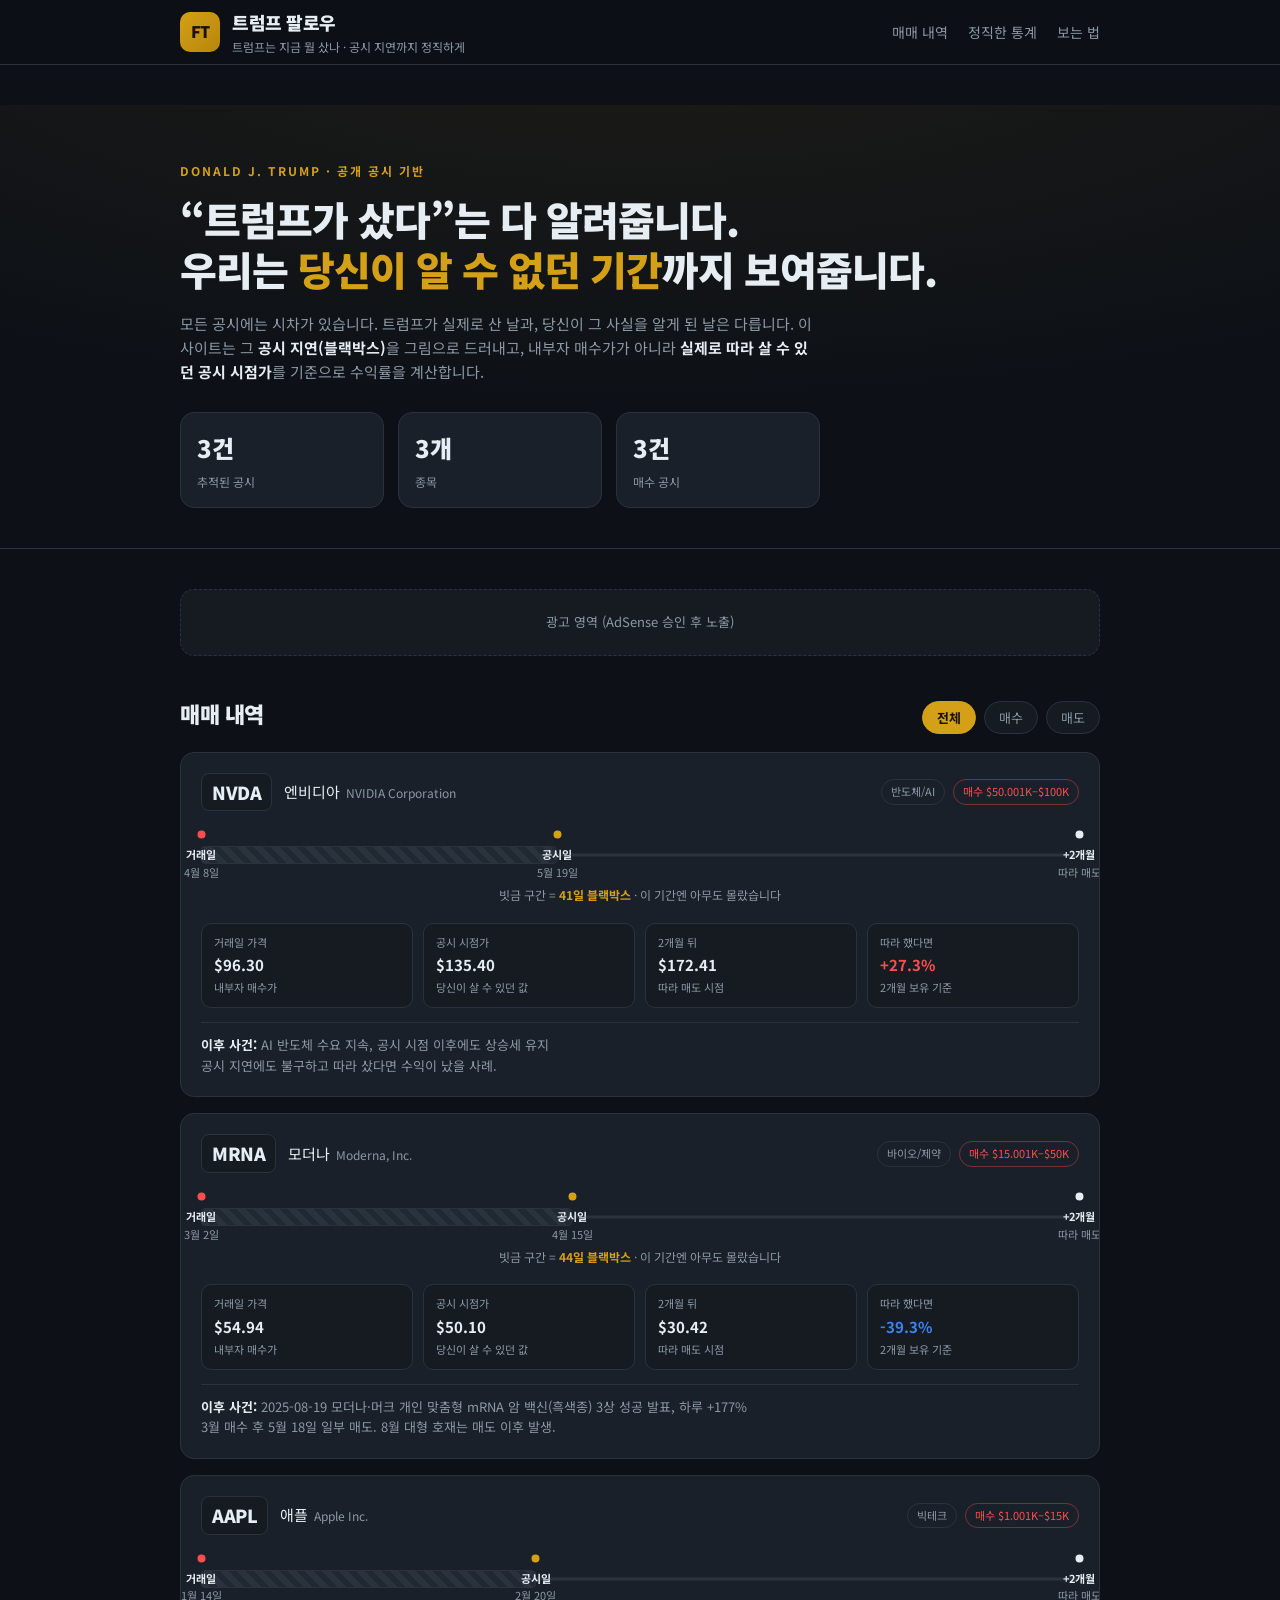
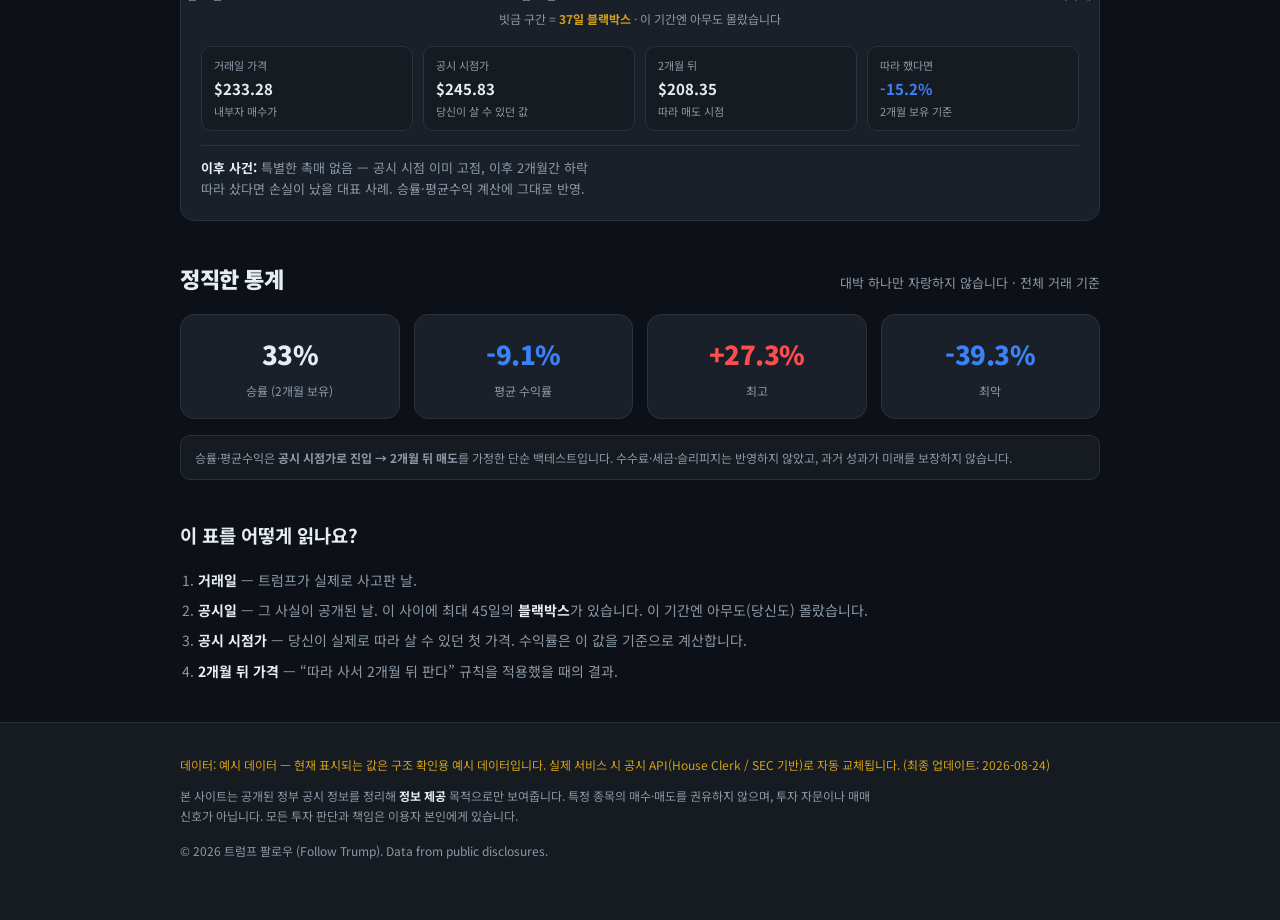
==== index.html @ b7ec02f1 "feat: 트럼프 매매 트래커 초기 사이트 (공시 지연 시각화 + 정직한 수익률) - 트럼프 단독 대상, 한국어 정적 사이트 - 공시 지연(블랙박스) 타임라인: 거래일→공시일 시차" ====
<!DOCTYPE html>
<html lang="ko">
<head>
  <meta charset="UTF-8" />
  <meta name="viewport" content="width=device-width, initial-scale=1.0" />
  <title>트럼프 팔로우 — 트럼프는 지금 뭘 샀나 | 공시 지연까지 정직하게</title>
  <meta name="description" content="도널드 트럼프의 주식 매매 공시를 한국어로 추적합니다. 남들이 안 보여주는 '공시 지연(당신이 알 수 없던 기간)'과, 실제로 따라 살 수 있던 공시 시점가 기준의 정직한 수익률을 보여줍니다." />
  <meta property="og:title" content="트럼프 팔로우 — 트럼프는 지금 뭘 샀나" />
  <meta property="og:description" content="공시 지연과 정직한 수익률까지 보여주는 한국어 트럼프 매매 트래커" />
  <meta property="og:type" content="website" />
  <link rel="preconnect" href="https://fonts.googleapis.com" />
  <link rel="preconnect" href="https://fonts.gstatic.com" crossorigin />
  <link href="https://fonts.googleapis.com/css2?family=Noto+Sans+KR:wght@400;500;700;900&display=swap" rel="stylesheet" />
  <link rel="stylesheet" href="styles.css" />
  <!--
    AdSense 삽입 위치 (승인 후 아래 주석을 해제하고 client/slot 교체):
    <script async src="https://pagead2.googlesyndication.com/pagead/js/adsbygoogle.js?client=ca-pub-XXXXXXXXXXXXXXXX" crossorigin="anonymous"></script>
  -->
</head>
<body>
  <header class="site-header">
    <div class="wrap header-inner">
      <div class="brand">
        <span class="brand-mark">FT</span>
        <div class="brand-text">
          <h1>트럼프 팔로우</h1>
          <p>트럼프는 지금 뭘 샀나 · 공시 지연까지 정직하게</p>
        </div>
      </div>
      <nav class="top-nav">
        <a href="#trades">매매 내역</a>
        <a href="#honest">정직한 통계</a>
        <a href="#how">보는 법</a>
      </nav>
    </div>
  </header>

  <section class="hero">
    <div class="wrap">
      <p class="eyebrow">DONALD J. TRUMP · 공개 공시 기반</p>
      <h2 class="hero-title">
        “트럼프가 샀다”는 다 알려줍니다.<br />
        우리는 <span class="hl">당신이 알 수 없던 기간</span>까지 보여줍니다.
      </h2>
      <p class="hero-sub">
        모든 공시에는 시차가 있습니다. 트럼프가 실제로 산 날과, 당신이 그 사실을 알게 된 날은 다릅니다.
        이 사이트는 그 <b>공시 지연(블랙박스)</b>을 그림으로 드러내고, 내부자 매수가가 아니라
        <b>실제로 따라 살 수 있던 공시 시점가</b>를 기준으로 수익률을 계산합니다.
      </p>
      <div class="hero-stats" id="heroStats">
        <!-- JS로 채움 -->
      </div>
    </div>
  </section>

  <!-- 광고 슬롯 (상단) -->
  <div class="wrap ad-slot" aria-hidden="true">
    <div class="ad-placeholder">광고 영역 (AdSense 승인 후 노출)</div>
  </div>

  <main class="wrap">
    <section id="trades">
      <div class="section-head">
        <h3>매매 내역</h3>
        <div class="filters">
          <button class="chip is-active" data-filter="all">전체</button>
          <button class="chip" data-filter="buy">매수</button>
          <button class="chip" data-filter="sell">매도</button>
        </div>
      </div>
      <div id="tradeList" class="trade-list">
        <!-- JS로 채움 -->
      </div>
    </section>

    <section id="honest" class="honest">
      <div class="section-head">
        <h3>정직한 통계</h3>
        <span class="muted">대박 하나만 자랑하지 않습니다 · 전체 거래 기준</span>
      </div>
      <div id="honestStats" class="honest-grid">
        <!-- JS로 채움 -->
      </div>
      <p class="disclaimer-inline">
        승률·평균수익은 <b>공시 시점가로 진입 → 2개월 뒤 매도</b>를 가정한 단순 백테스트입니다.
        수수료·세금·슬리피지는 반영하지 않았고, 과거 성과가 미래를 보장하지 않습니다.
      </p>
    </section>

    <section id="how" class="how">
      <h3>이 표를 어떻게 읽나요?</h3>
      <ol class="how-list">
        <li><b>거래일</b> — 트럼프가 실제로 사고판 날.</li>
        <li><b>공시일</b> — 그 사실이 공개된 날. 이 사이에 최대 45일의 <b>블랙박스</b>가 있습니다. 이 기간엔 아무도(당신도) 몰랐습니다.</li>
        <li><b>공시 시점가</b> — 당신이 실제로 따라 살 수 있던 첫 가격. 수익률은 이 값을 기준으로 계산합니다.</li>
        <li><b>2개월 뒤 가격</b> — “따라 사서 2개월 뒤 판다” 규칙을 적용했을 때의 결과.</li>
      </ol>
    </section>
  </main>

  <footer class="site-footer">
    <div class="wrap">
      <p class="src" id="dataSourceNote"></p>
      <p class="legal">
        본 사이트는 공개된 정부 공시 정보를 정리해 <b>정보 제공</b> 목적으로만 보여줍니다.
        특정 종목의 매수·매도를 권유하지 않으며, 투자 자문이나 매매 신호가 아닙니다.
        모든 투자 판단과 책임은 이용자 본인에게 있습니다.
      </p>
      <p class="copy">© 2026 트럼프 팔로우 (Follow Trump). Data from public disclosures.</p>
    </div>
  </footer>

  <script src="app.js"></script>
</body>
</html>
---- styles.css ----
:root {
  --bg: #0d1117;
  --bg-soft: #161b22;
  --bg-card: #1a2029;
  --border: #2a323d;
  --text: #e6edf3;
  --muted: #8b98a5;
  --up: #ff4d4f;      /* 상승 = 빨강 (한국식) */
  --down: #3b82f6;    /* 하락 = 파랑 (한국식) */
  --accent: #d4a017;  /* 골드 포인트 */
  --blackbox: repeating-linear-gradient(45deg, #2a323d, #2a323d 6px, #202832 6px, #202832 12px);
  --radius: 14px;
}

* { box-sizing: border-box; }
html { scroll-behavior: smooth; }
body {
  margin: 0;
  font-family: "Noto Sans KR", system-ui, -apple-system, sans-serif;
  background: var(--bg);
  color: var(--text);
  line-height: 1.6;
  -webkit-font-smoothing: antialiased;
}
.wrap { max-width: 960px; margin: 0 auto; padding: 0 20px; }
a { color: inherit; text-decoration: none; }

/* Header */
.site-header {
  position: sticky; top: 0; z-index: 20;
  background: rgba(13,17,23,.85);
  backdrop-filter: blur(10px);
  border-bottom: 1px solid var(--border);
}
.header-inner { display: flex; align-items: center; justify-content: space-between; height: 64px; }
.brand { display: flex; align-items: center; gap: 12px; }
.brand-mark {
  display: grid; place-items: center;
  width: 40px; height: 40px; border-radius: 10px;
  background: linear-gradient(135deg, var(--accent), #b8860b);
  color: #1a1200; font-weight: 900; font-size: 16px; letter-spacing: -.5px;
}
.brand-text h1 { font-size: 18px; margin: 0; font-weight: 900; letter-spacing: -.5px; }
.brand-text p { font-size: 12px; margin: 0; color: var(--muted); }
.top-nav { display: flex; gap: 20px; font-size: 14px; color: var(--muted); }
.top-nav a:hover { color: var(--text); }

/* Hero */
.hero { padding: 56px 0 40px; border-bottom: 1px solid var(--border);
  background: radial-gradient(1200px 400px at 50% -100px, rgba(212,160,23,.08), transparent); }
.eyebrow { font-size: 12px; letter-spacing: 2px; color: var(--accent); font-weight: 700; margin: 0 0 14px; }
.hero-title { font-size: clamp(24px, 5vw, 40px); line-height: 1.25; margin: 0 0 18px; font-weight: 900; letter-spacing: -1px; }
.hero-title .hl { color: var(--accent); }
.hero-sub { font-size: 15px; color: var(--muted); max-width: 640px; margin: 0 0 28px; }
.hero-sub b { color: var(--text); }
.hero-stats { display: grid; grid-template-columns: repeat(3, 1fr); gap: 14px; max-width: 640px; }
.stat-box { background: var(--bg-card); border: 1px solid var(--border); border-radius: var(--radius); padding: 16px; }
.stat-box .num { font-size: 24px; font-weight: 900; letter-spacing: -.5px; }
.stat-box .lab { font-size: 12px; color: var(--muted); margin-top: 4px; }

/* Ad */
.ad-slot { margin: 28px auto; }
.ad-placeholder {
  border: 1px dashed var(--border); border-radius: var(--radius);
  color: var(--muted); font-size: 13px; text-align: center; padding: 22px;
  background: var(--bg-soft);
}

/* Sections */
main { padding: 8px 0 40px; }
section { margin: 40px 0; }
.section-head { display: flex; align-items: baseline; justify-content: space-between; margin-bottom: 18px; gap: 12px; flex-wrap: wrap; }
.section-head h3 { font-size: 22px; margin: 0; font-weight: 900; letter-spacing: -.5px; }
.muted { color: var(--muted); font-size: 13px; }

.filters { display: flex; gap: 8px; }
.chip {
  border: 1px solid var(--border); background: var(--bg-soft); color: var(--muted);
  border-radius: 999px; padding: 6px 14px; font-size: 13px; cursor: pointer; font-family: inherit;
  transition: .15s;
}
.chip:hover { color: var(--text); }
.chip.is-active { background: var(--accent); color: #1a1200; border-color: var(--accent); font-weight: 700; }

/* Trade cards */
.trade-list { display: grid; gap: 16px; }
.trade-card {
  background: var(--bg-card); border: 1px solid var(--border); border-radius: var(--radius);
  padding: 20px; overflow: hidden;
}
.tc-top { display: flex; align-items: center; justify-content: space-between; gap: 12px; margin-bottom: 16px; }
.tc-id { display: flex; align-items: center; gap: 12px; }
.tc-ticker {
  font-weight: 900; font-size: 18px; letter-spacing: -.5px;
  background: var(--bg-soft); border: 1px solid var(--border); border-radius: 8px; padding: 4px 10px;
}
.tc-name { font-size: 15px; }
.tc-name .en { color: var(--muted); font-size: 12px; margin-left: 6px; }
.tc-tags { display: flex; gap: 8px; align-items: center; }
.tag { font-size: 11px; padding: 3px 9px; border-radius: 999px; border: 1px solid var(--border); color: var(--muted); }
.tag.buy { color: var(--up); border-color: rgba(255,77,79,.4); }
.tag.sell { color: var(--down); border-color: rgba(59,130,246,.4); }
.tag.sector { }

/* Timeline (블랙박스 시각화) */
.timeline { margin: 6px 0 18px; }
.tl-track { position: relative; height: 44px; margin: 22px 0 8px; }
.tl-line { position: absolute; top: 50%; left: 0; right: 0; height: 3px; background: var(--border); transform: translateY(-50%); border-radius: 3px; }
.tl-blackbox {
  position: absolute; top: 50%; height: 18px; transform: translateY(-50%);
  background: var(--blackbox); border-radius: 4px; border: 1px solid var(--border);
}
.tl-point { position: absolute; top: 50%; transform: translate(-50%, -50%); text-align: center; }
.tl-dot { width: 12px; height: 12px; border-radius: 50%; margin: 0 auto; border: 2px solid var(--bg-card); }
.tl-dot.buy { background: var(--up); }
.tl-dot.sell { background: var(--down); }
.tl-dot.disclosure { background: var(--accent); }
.tl-dot.now { background: var(--text); }
.tl-label { font-size: 11px; color: var(--muted); margin-top: 6px; white-space: nowrap; }
.tl-label b { display: block; color: var(--text); font-size: 11px; }
.blackbox-note { font-size: 12px; color: var(--muted); text-align: center; }
.blackbox-note b { color: var(--accent); }

/* Metrics row */
.tc-metrics { display: grid; grid-template-columns: repeat(4, 1fr); gap: 10px; margin-top: 6px; }
.metric { background: var(--bg-soft); border: 1px solid var(--border); border-radius: 10px; padding: 10px 12px; }
.metric .m-lab { font-size: 11px; color: var(--muted); }
.metric .m-val { font-size: 15px; font-weight: 700; margin-top: 2px; }
.up { color: var(--up); }
.down { color: var(--down); }
.tc-catalyst { margin-top: 14px; font-size: 13px; color: var(--muted); border-top: 1px solid var(--border); padding-top: 12px; }
.tc-catalyst b { color: var(--text); }

/* Honest stats */
.honest-grid { display: grid; grid-template-columns: repeat(4, 1fr); gap: 14px; }
.hstat { background: var(--bg-card); border: 1px solid var(--border); border-radius: var(--radius); padding: 18px; text-align: center; }
.hstat .num { font-size: 26px; font-weight: 900; letter-spacing: -.5px; }
.hstat .lab { font-size: 12px; color: var(--muted); margin-top: 6px; }
.disclaimer-inline { font-size: 12px; color: var(--muted); margin-top: 16px; background: var(--bg-soft); border: 1px solid var(--border); border-radius: 10px; padding: 12px 14px; }

/* How */
.how-list { padding-left: 18px; color: var(--muted); font-size: 14px; }
.how-list li { margin-bottom: 8px; }
.how-list b { color: var(--text); }

/* Footer */
.site-footer { border-top: 1px solid var(--border); padding: 32px 0 48px; background: var(--bg-soft); }
.src { font-size: 12px; color: var(--accent); margin: 0 0 12px; }
.legal { font-size: 12px; color: var(--muted); max-width: 700px; }
.legal b { color: var(--text); }
.copy { font-size: 12px; color: var(--muted); margin-top: 16px; }

/* Responsive */
@media (max-width: 680px) {
  .top-nav { display: none; }
  .hero-stats, .honest-grid { grid-template-columns: repeat(2, 1fr); }
  .tc-metrics { grid-template-columns: repeat(2, 1fr); }
  .tc-top { flex-direction: column; align-items: flex-start; }
}
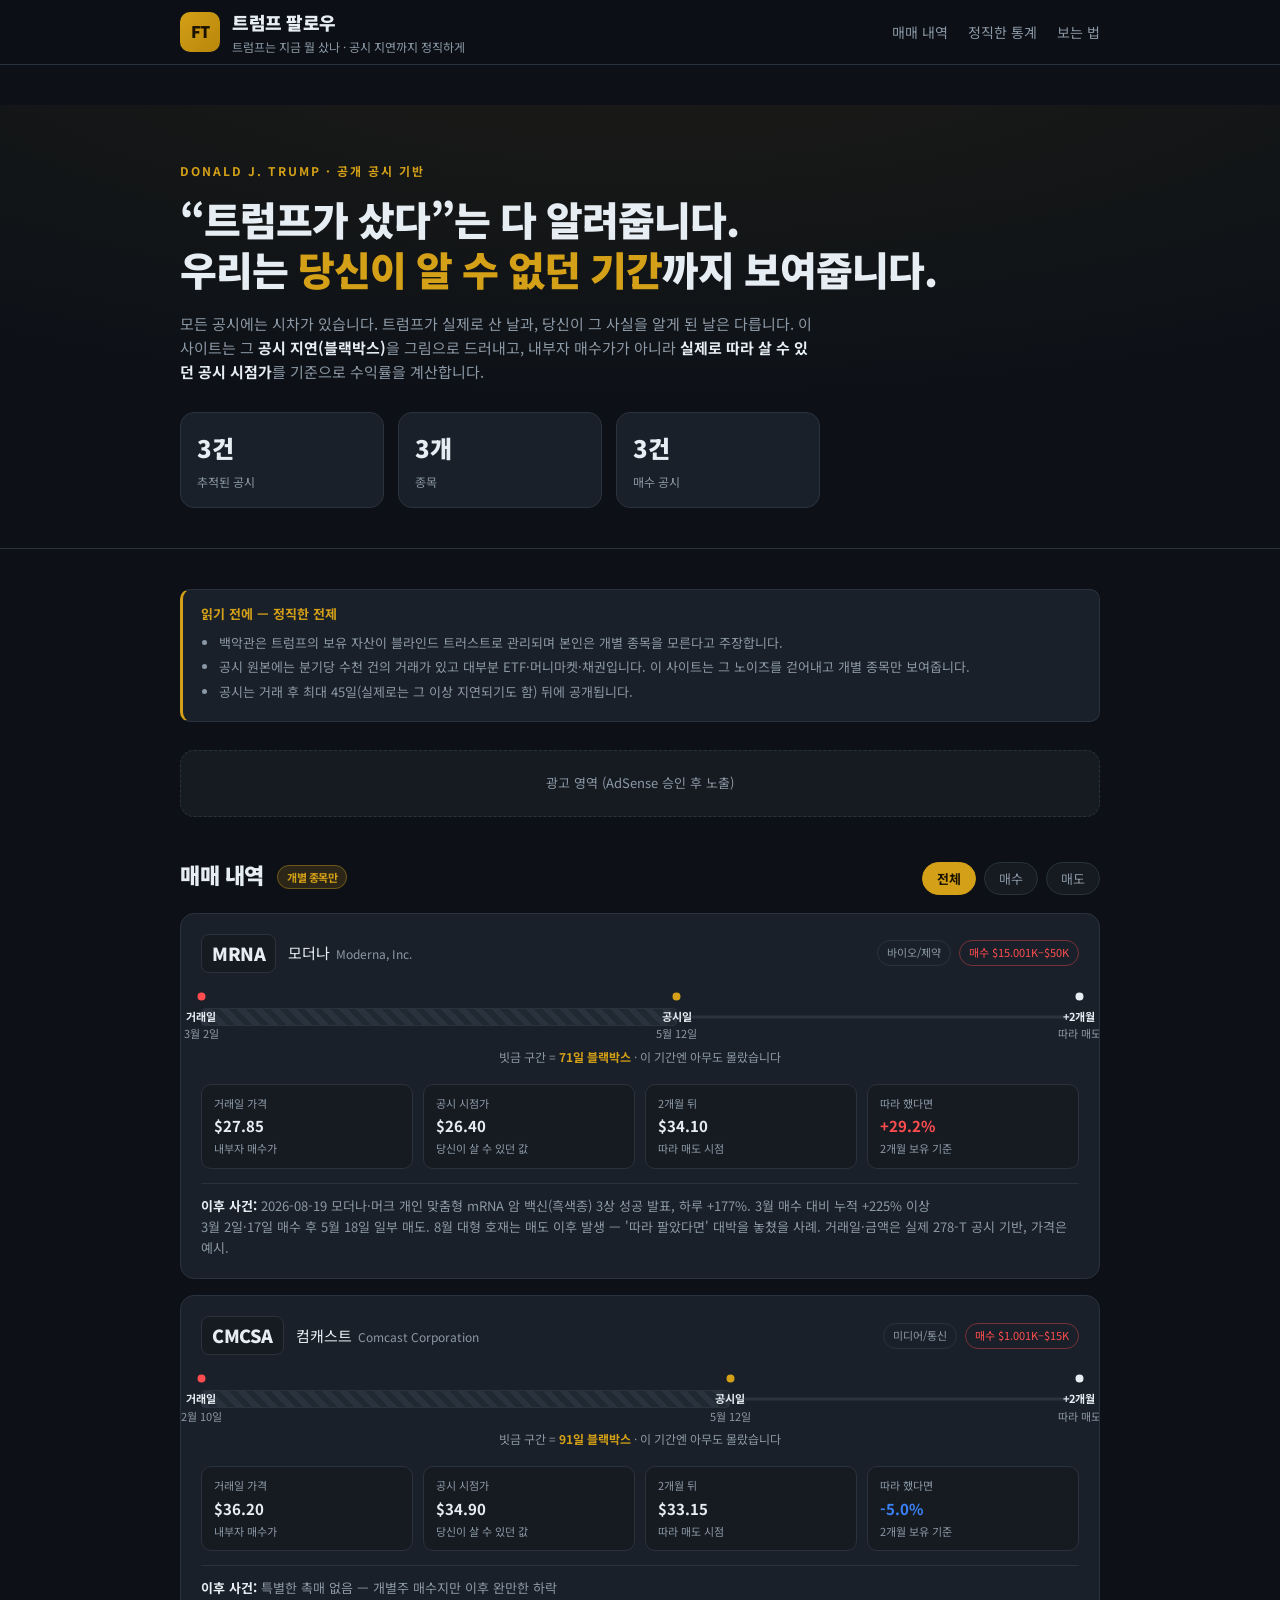
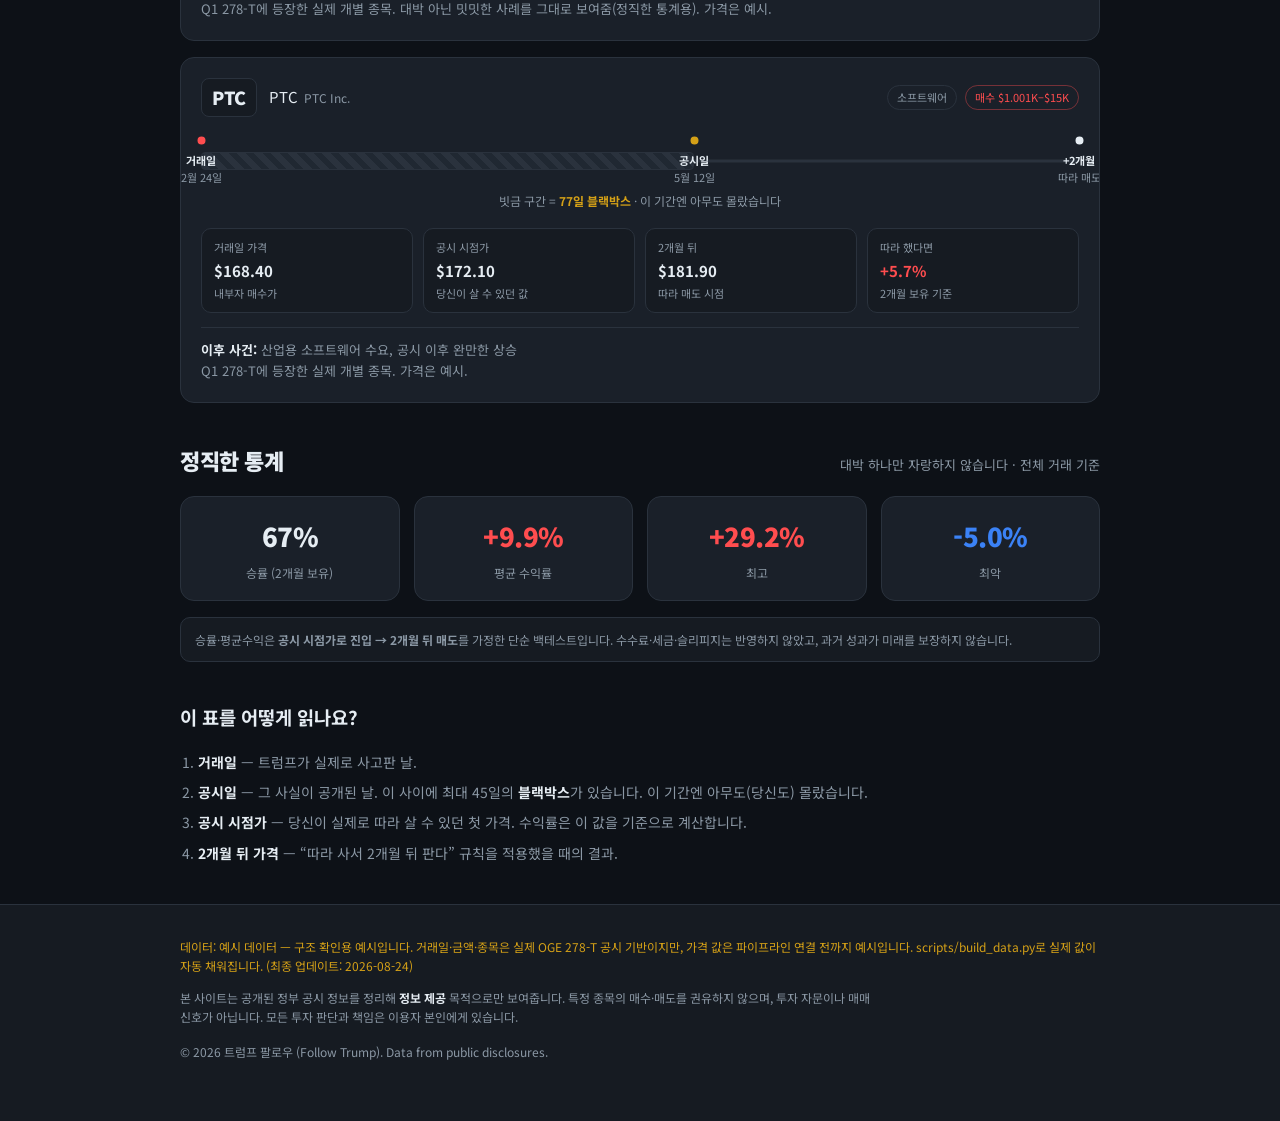
==== commit c02c3212: "feat: 실데이터 수집 파이프라인 + 정직성 강화 (개별종목 필터/블라인드 트러스트) - scripts/build_data.py: OGE 278-T PDF → data.json " ====
--- a/index.html
+++ b/index.html
@@ -53,6 +53,10 @@
     </div>
   </section>
 
+  <div class="wrap">
+    <div id="caveats" class="caveats"><!-- JS로 채움 --></div>
+  </div>
+
   <!-- 광고 슬롯 (상단) -->
   <div class="wrap ad-slot" aria-hidden="true">
     <div class="ad-placeholder">광고 영역 (AdSense 승인 후 노출)</div>
@@ -61,7 +65,7 @@
   <main class="wrap">
     <section id="trades">
       <div class="section-head">
-        <h3>매매 내역</h3>
+        <h3>매매 내역 <span class="only-stock">개별 종목만</span></h3>
         <div class="filters">
           <button class="chip is-active" data-filter="all">전체</button>
           <button class="chip" data-filter="buy">매수</button>
--- a/styles.css
+++ b/styles.css
@@ -57,6 +57,17 @@
 .stat-box { background: var(--bg-card); border: 1px solid var(--border); border-radius: var(--radius); padding: 16px; }
 .stat-box .num { font-size: 24px; font-weight: 900; letter-spacing: -.5px; }
 .stat-box .lab { font-size: 12px; color: var(--muted); margin-top: 4px; }
+
+/* Caveats (정직한 전제) */
+.caveats { margin: 24px 0 0; background: var(--bg-card); border: 1px solid var(--border);
+  border-left: 3px solid var(--accent); border-radius: 10px; padding: 14px 18px; }
+.caveats .cav-title { font-size: 13px; font-weight: 700; color: var(--accent); margin-bottom: 8px; }
+.caveats ul { margin: 0; padding-left: 18px; }
+.caveats li { font-size: 13px; color: var(--muted); margin-bottom: 4px; }
+
+.only-stock { font-size: 11px; vertical-align: middle; margin-left: 8px; padding: 3px 9px;
+  border-radius: 999px; background: rgba(212,160,23,.15); color: var(--accent);
+  border: 1px solid rgba(212,160,23,.4); font-weight: 700; }
 
 /* Ad */
 .ad-slot { margin: 28px auto; }
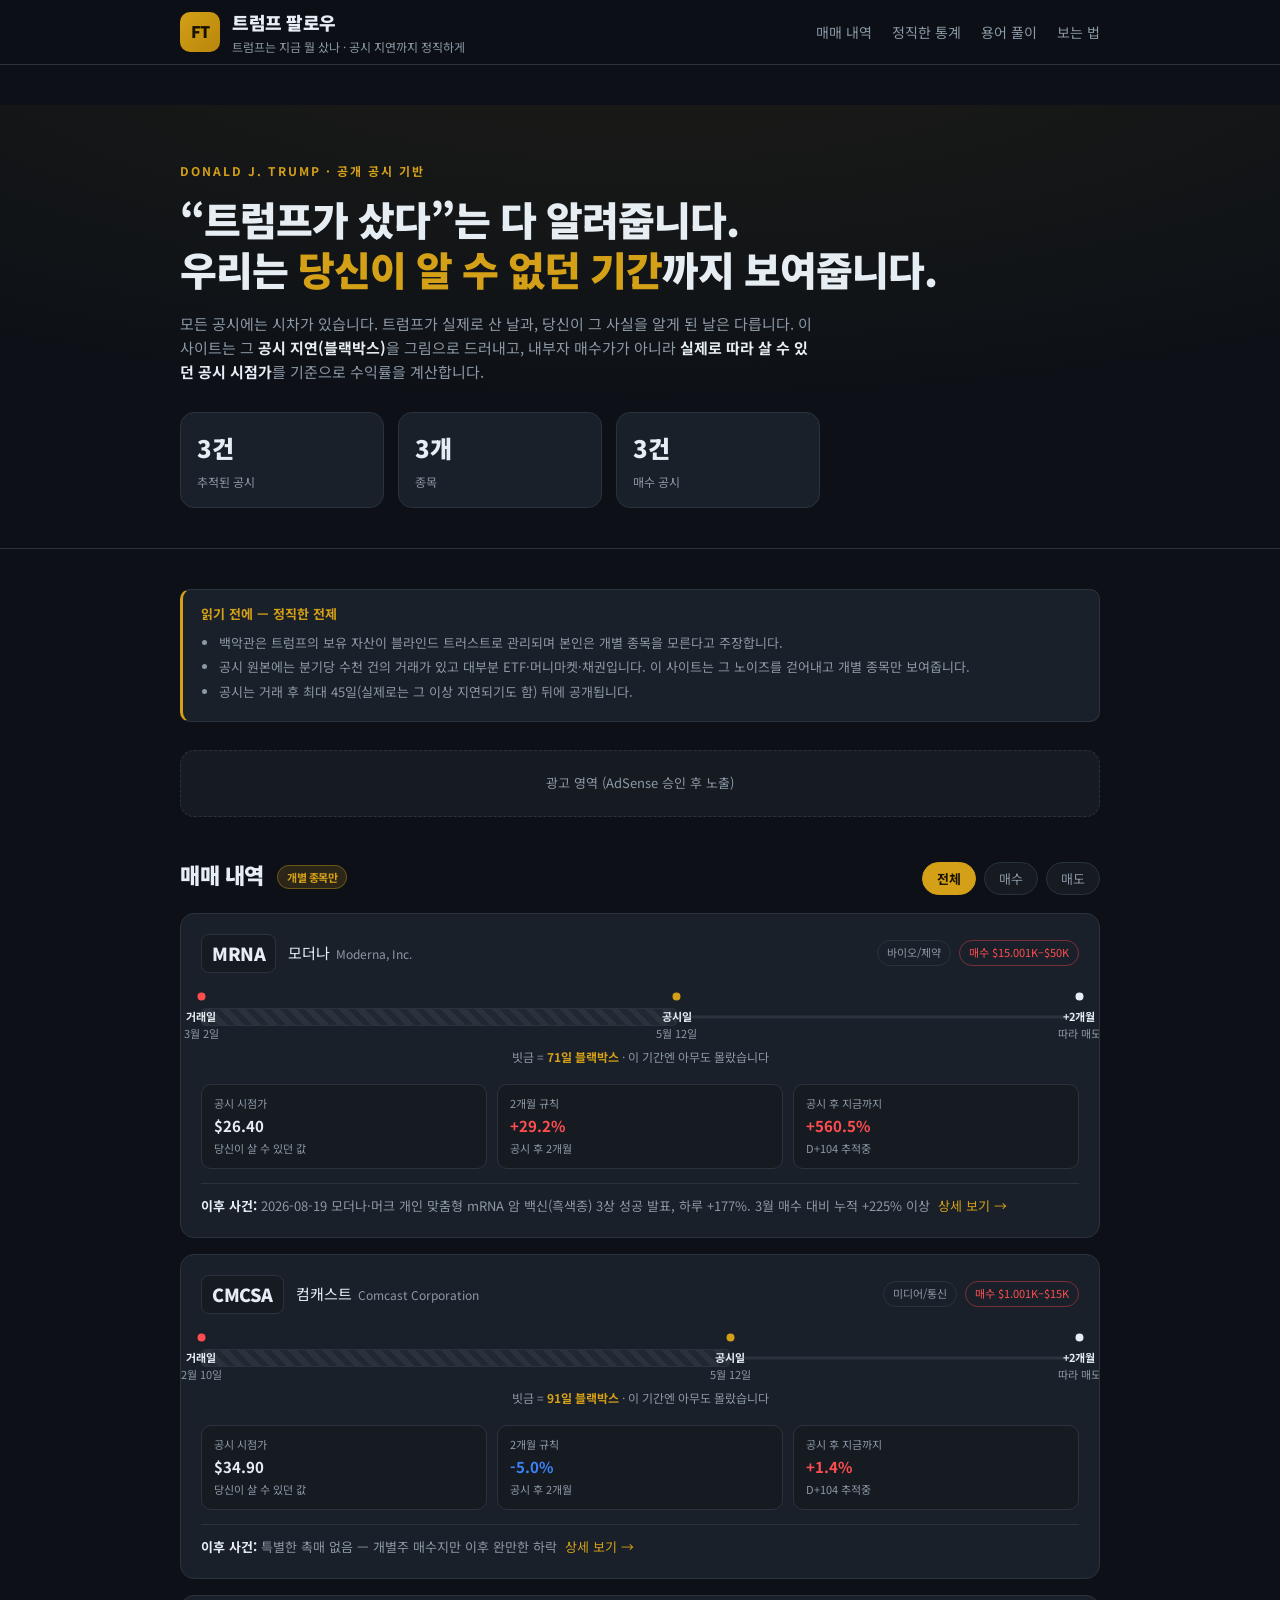
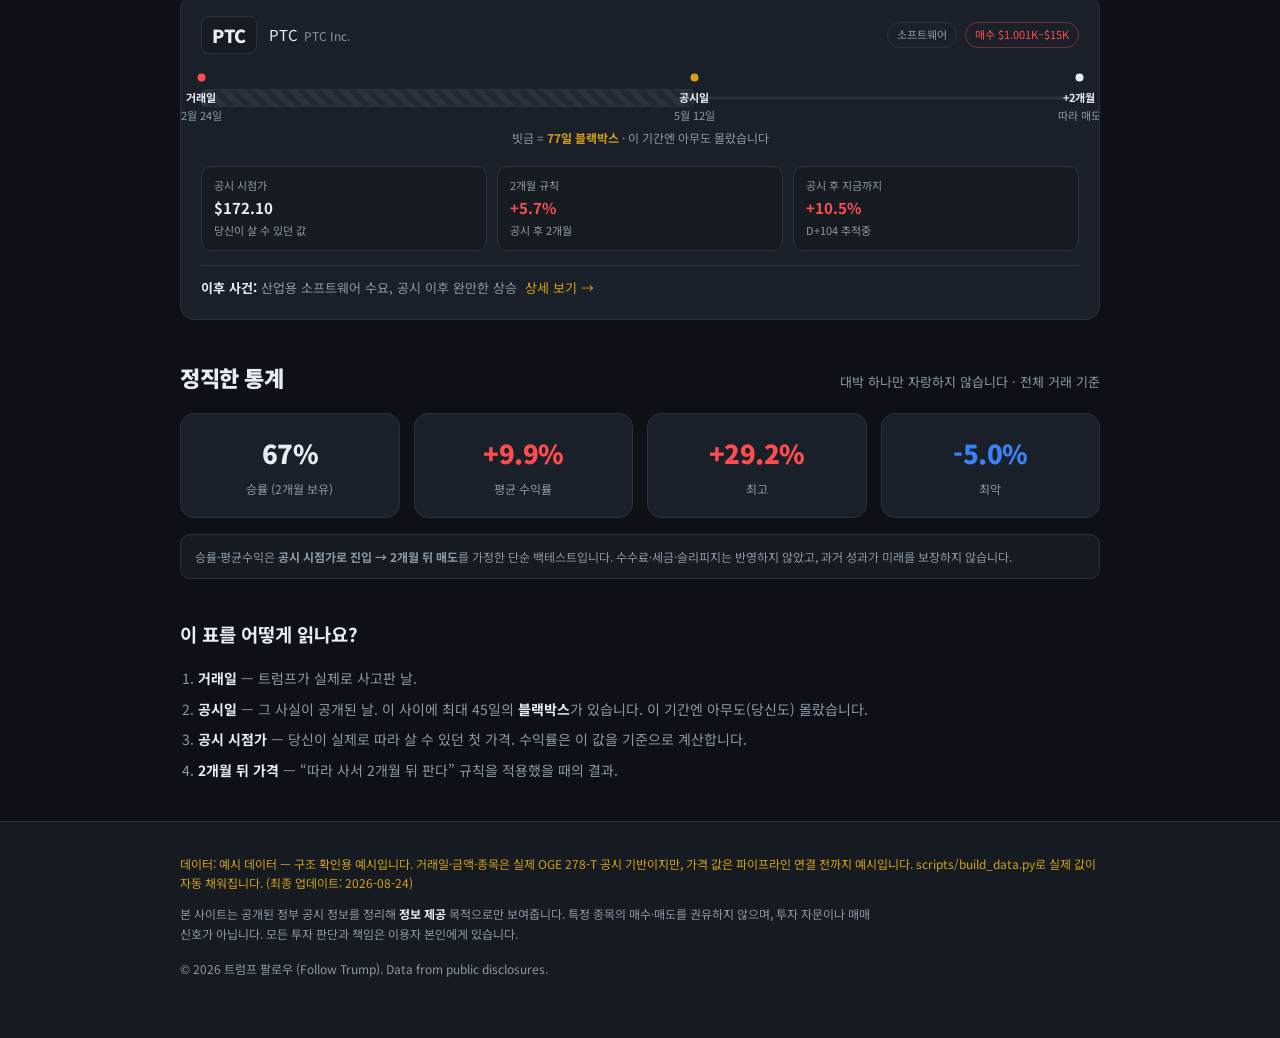
==== commit e81c58d6: "feat: 개별 종목 상세 페이지 + 용어 풀이 + 공시 후 지속 추적 - stock.html/stock.js: 종목별 상세 (stock.html?ticker=XXX)   · 거래" ====
--- a/index.html
+++ b/index.html
@@ -30,6 +30,7 @@
       <nav class="top-nav">
         <a href="#trades">매매 내역</a>
         <a href="#honest">정직한 통계</a>
+        <a href="glossary.html">용어 풀이</a>
         <a href="#how">보는 법</a>
       </nav>
     </div>
@@ -114,6 +115,7 @@
     </div>
   </footer>
 
+  <script src="common.js"></script>
   <script src="app.js"></script>
 </body>
 </html>
--- a/styles.css
+++ b/styles.css
@@ -96,9 +96,14 @@
 /* Trade cards */
 .trade-list { display: grid; gap: 16px; }
 .trade-card {
+  display: block; color: inherit; text-decoration: none;
   background: var(--bg-card); border: 1px solid var(--border); border-radius: var(--radius);
-  padding: 20px; overflow: hidden;
-}
+  padding: 20px; overflow: hidden; transition: border-color .15s, transform .15s;
+}
+.trade-card:hover { border-color: var(--accent); transform: translateY(-2px); }
+.new-badge { font-size: 10px; font-weight: 900; letter-spacing: .5px; padding: 3px 7px;
+  border-radius: 5px; background: var(--up); color: #fff; margin-left: 8px; }
+.see-more { color: var(--accent); font-size: 13px; margin-left: 8px; white-space: nowrap; }
 .tc-top { display: flex; align-items: center; justify-content: space-between; gap: 12px; margin-bottom: 16px; }
 .tc-id { display: flex; align-items: center; gap: 12px; }
 .tc-ticker {
@@ -133,7 +138,7 @@
 .blackbox-note b { color: var(--accent); }
 
 /* Metrics row */
-.tc-metrics { display: grid; grid-template-columns: repeat(4, 1fr); gap: 10px; margin-top: 6px; }
+.tc-metrics { display: grid; grid-template-columns: repeat(auto-fit, minmax(120px, 1fr)); gap: 10px; margin-top: 6px; }
 .metric { background: var(--bg-soft); border: 1px solid var(--border); border-radius: 10px; padding: 10px 12px; }
 .metric .m-lab { font-size: 11px; color: var(--muted); }
 .metric .m-val { font-size: 15px; font-weight: 700; margin-top: 2px; }
@@ -154,6 +159,49 @@
 .how-list li { margin-bottom: 8px; }
 .how-list b { color: var(--text); }
 
+/* Line chart (공시 후 추적) */
+.chart-wrap { margin: 14px 0 4px; }
+.linechart { width: 100%; height: 180px; display: block; }
+.chart-legend { display: flex; flex-wrap: wrap; align-items: center; gap: 14px; font-size: 12px;
+  color: var(--muted); margin-top: 6px; }
+.chart-legend .dot { display: inline-block; width: 9px; height: 9px; border-radius: 50%; margin-right: 5px; vertical-align: middle; }
+.chart-legend .dot.accent { background: var(--accent); }
+.chart-legend .dot.up { background: var(--up); }
+.chart-legend .dot.down { background: var(--down); }
+.chart-ret { margin-left: auto; font-weight: 900; font-size: 15px; }
+.chart-empty { font-size: 13px; color: var(--muted); padding: 20px; text-align: center;
+  border: 1px dashed var(--border); border-radius: 10px; }
+
+/* Detail page */
+.back-link { display: inline-block; color: var(--muted); font-size: 14px; margin: 8px 0 20px; }
+.back-link:hover { color: var(--accent); }
+.detail-header { display: flex; align-items: flex-start; justify-content: space-between; gap: 16px;
+  flex-wrap: wrap; border-bottom: 1px solid var(--border); padding-bottom: 18px; }
+.dh-title { display: flex; align-items: center; gap: 14px; }
+.dh-title h2 { margin: 0; font-size: 24px; font-weight: 900; letter-spacing: -.5px; }
+.dh-title .en { display: block; font-size: 13px; color: var(--muted); font-weight: 400; }
+.dh-meta { display: flex; align-items: center; gap: 12px; flex-wrap: wrap; }
+.dh-price { font-size: 14px; color: var(--muted); }
+.dh-ret { font-size: 18px; font-weight: 900; }
+.detail-sub { font-size: 14px; color: var(--muted); margin: 16px 0 24px; }
+.detail-sub b { color: var(--text); }
+.detail-trade { background: var(--bg-card); border: 1px solid var(--border); border-radius: var(--radius);
+  padding: 20px; margin-bottom: 18px; }
+.dt-head { display: flex; align-items: center; justify-content: space-between; gap: 10px;
+  flex-wrap: wrap; margin-bottom: 10px; }
+.dt-dates { font-size: 12px; color: var(--muted); }
+.dt-note { font-size: 12px; color: var(--muted); margin-top: 12px; border-top: 1px solid var(--border); padding-top: 10px; }
+
+/* Glossary */
+.glossary { padding-bottom: 40px; }
+.glossary-title { font-size: 26px; font-weight: 900; margin: 8px 0 8px; letter-spacing: -.5px; }
+.glossary-intro { color: var(--muted); font-size: 15px; max-width: 640px; margin-bottom: 24px; }
+.term { background: var(--bg-card); border: 1px solid var(--border); border-left: 3px solid var(--accent);
+  border-radius: 12px; padding: 18px 20px; margin-bottom: 14px; }
+.term h3 { margin: 0 0 8px; font-size: 17px; font-weight: 700; }
+.term p { margin: 0; font-size: 14px; color: var(--muted); }
+.term b { color: var(--text); }
+
 /* Footer */
 .site-footer { border-top: 1px solid var(--border); padding: 32px 0 48px; background: var(--bg-soft); }
 .src { font-size: 12px; color: var(--accent); margin: 0 0 12px; }
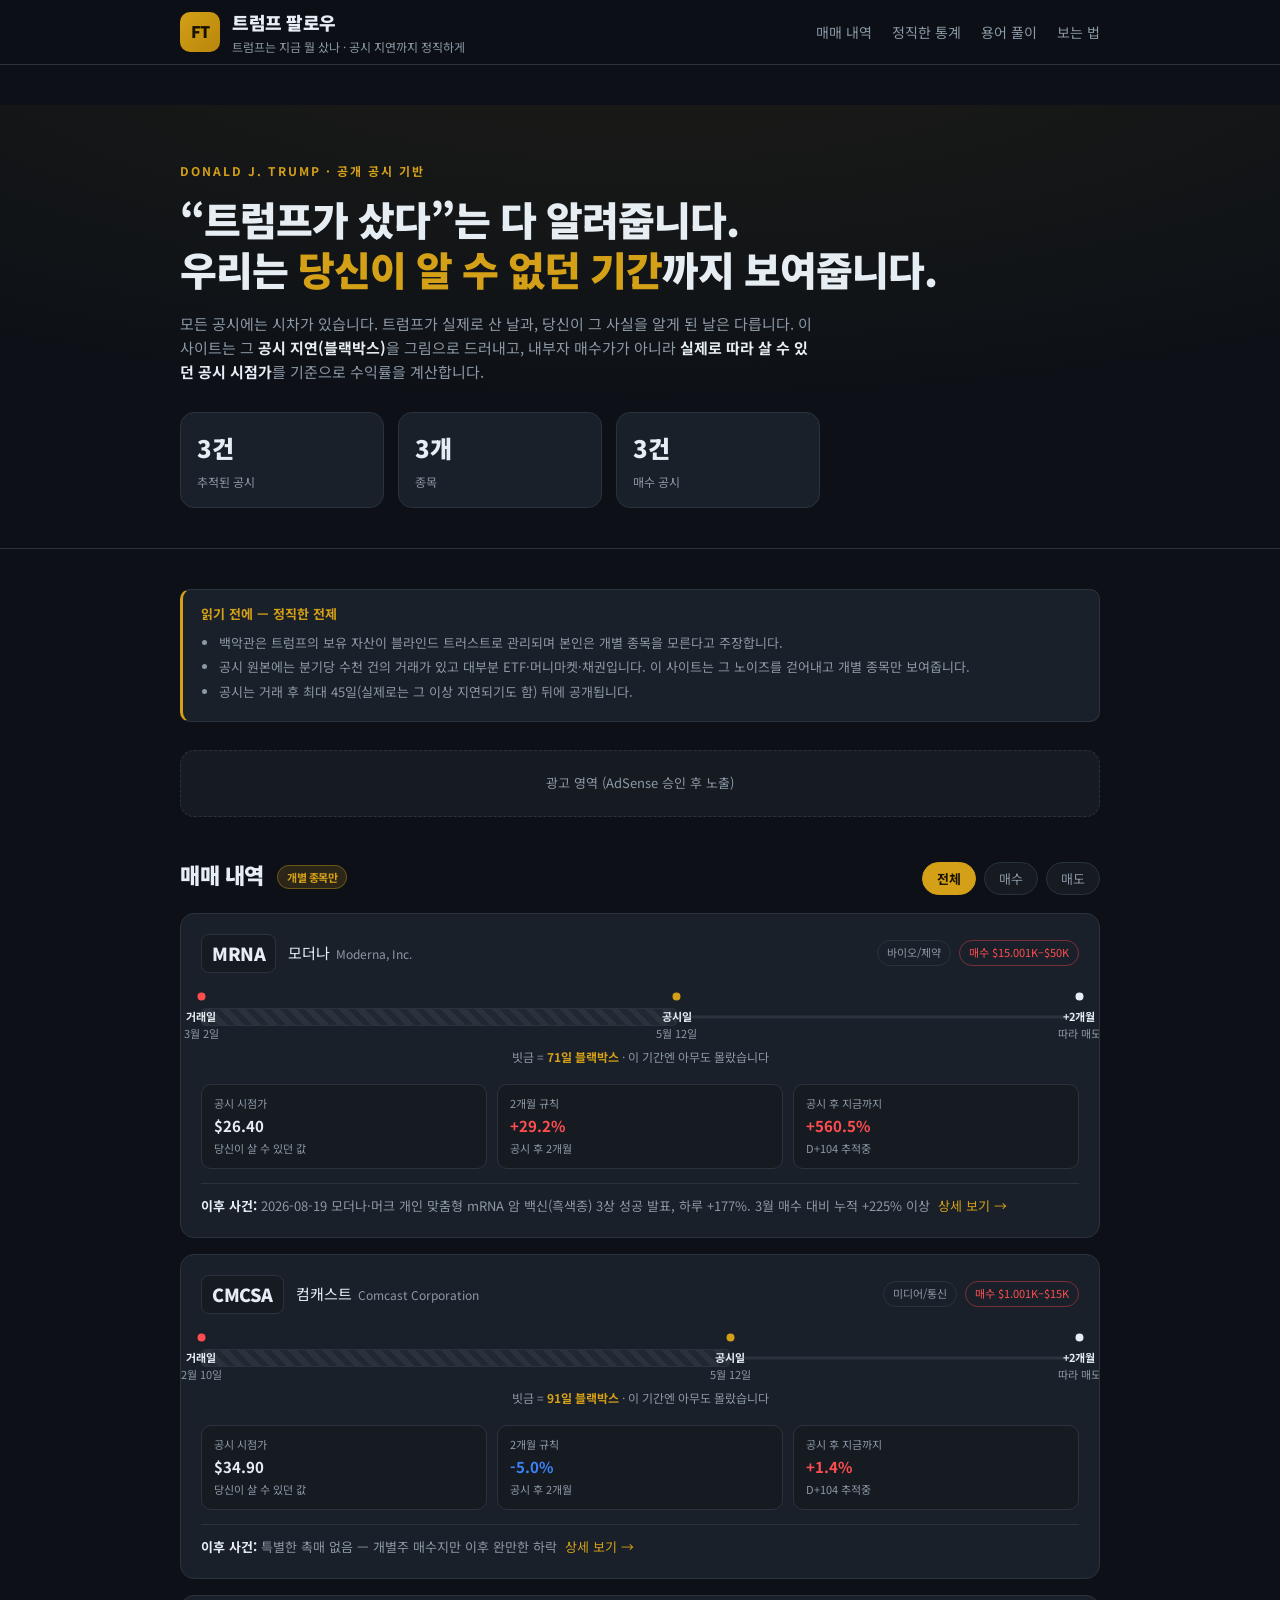
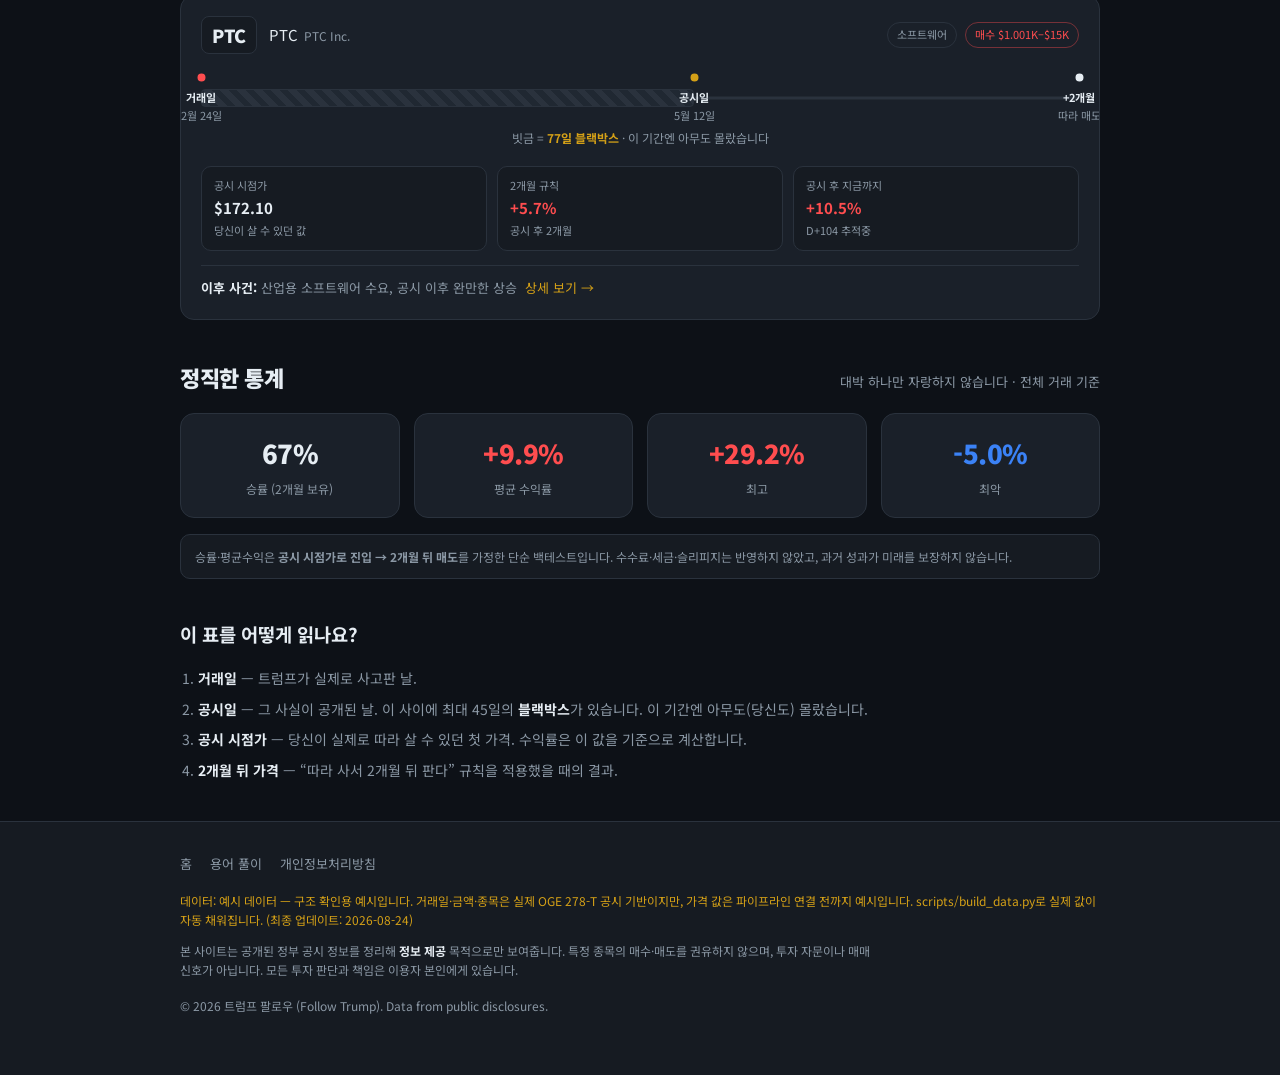
==== commit 83605472: "feat: 개인정보처리방침·이용약관 페이지 추가 (AdSense 요건) - privacy.html: 수집정보/쿠키/Google AdSense·DoubleClick 쿠키 안내와 옵트" ====
--- a/index.html
+++ b/index.html
@@ -105,6 +105,11 @@
 
   <footer class="site-footer">
     <div class="wrap">
+      <nav class="footer-nav">
+        <a href="index.html">홈</a>
+        <a href="glossary.html">용어 풀이</a>
+        <a href="privacy.html">개인정보처리방침</a>
+      </nav>
       <p class="src" id="dataSourceNote"></p>
       <p class="legal">
         본 사이트는 공개된 정부 공시 정보를 정리해 <b>정보 제공</b> 목적으로만 보여줍니다.
--- a/styles.css
+++ b/styles.css
@@ -204,6 +204,10 @@
 
 /* Footer */
 .site-footer { border-top: 1px solid var(--border); padding: 32px 0 48px; background: var(--bg-soft); }
+.footer-nav { display: flex; flex-wrap: wrap; gap: 18px; margin-bottom: 16px; }
+.footer-nav a { font-size: 13px; color: var(--muted); }
+.footer-nav a:hover { color: var(--accent); }
+
 .src { font-size: 12px; color: var(--accent); margin: 0 0 12px; }
 .legal { font-size: 12px; color: var(--muted); max-width: 700px; }
 .legal b { color: var(--text); }
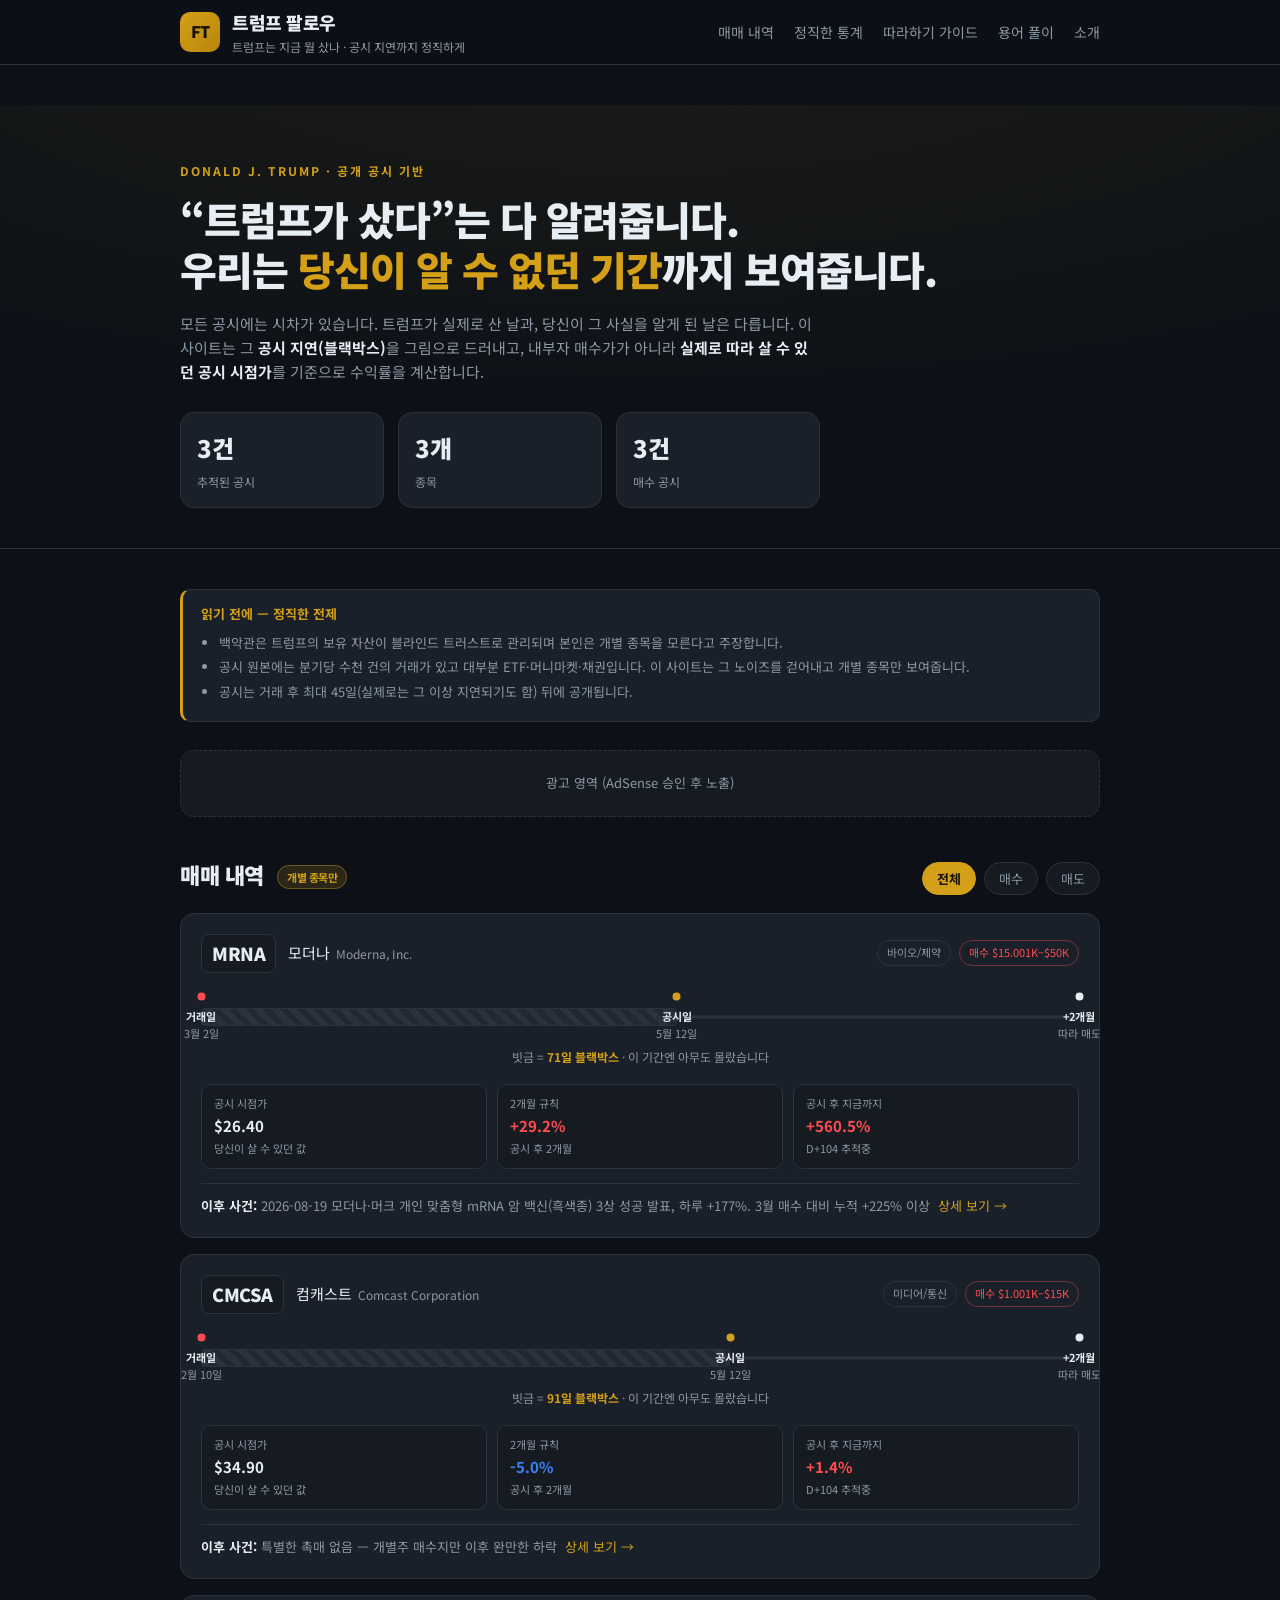
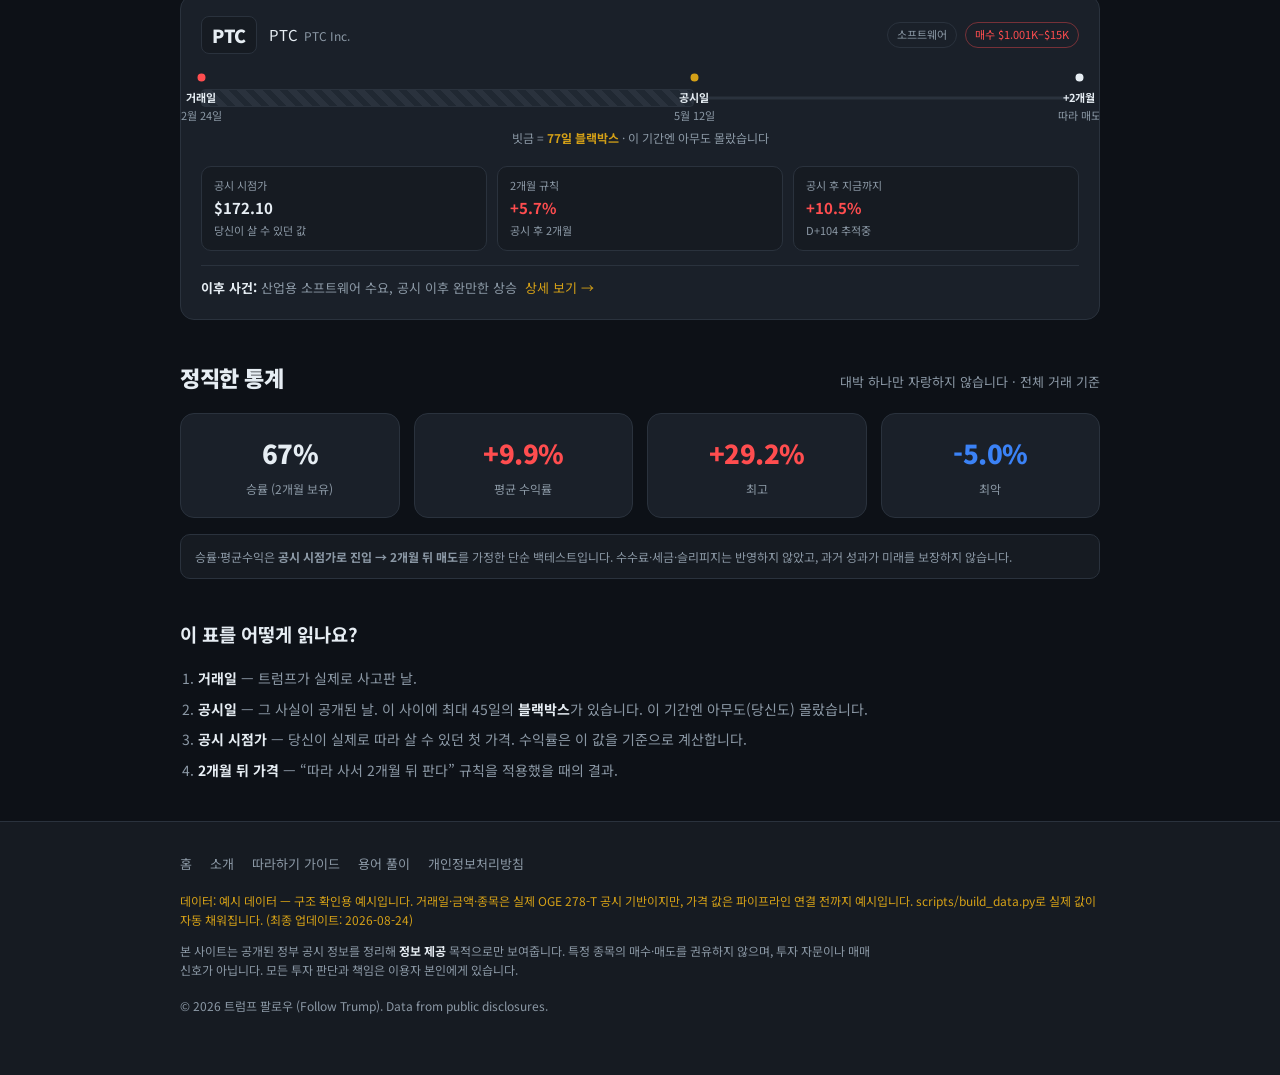
==== commit e922f607: "feat: 소개·방법론 및 따라하기 가이드 페이지 추가, 문의 이메일 반영 - privacy.html: 문의 이메일 discounti2020@naver.com 반영 - about." ====
--- a/index.html
+++ b/index.html
@@ -30,8 +30,9 @@
       <nav class="top-nav">
         <a href="#trades">매매 내역</a>
         <a href="#honest">정직한 통계</a>
+        <a href="guide.html">따라하기 가이드</a>
         <a href="glossary.html">용어 풀이</a>
-        <a href="#how">보는 법</a>
+        <a href="about.html">소개</a>
       </nav>
     </div>
   </header>
@@ -107,6 +108,8 @@
     <div class="wrap">
       <nav class="footer-nav">
         <a href="index.html">홈</a>
+        <a href="about.html">소개</a>
+        <a href="guide.html">따라하기 가이드</a>
         <a href="glossary.html">용어 풀이</a>
         <a href="privacy.html">개인정보처리방침</a>
       </nav>
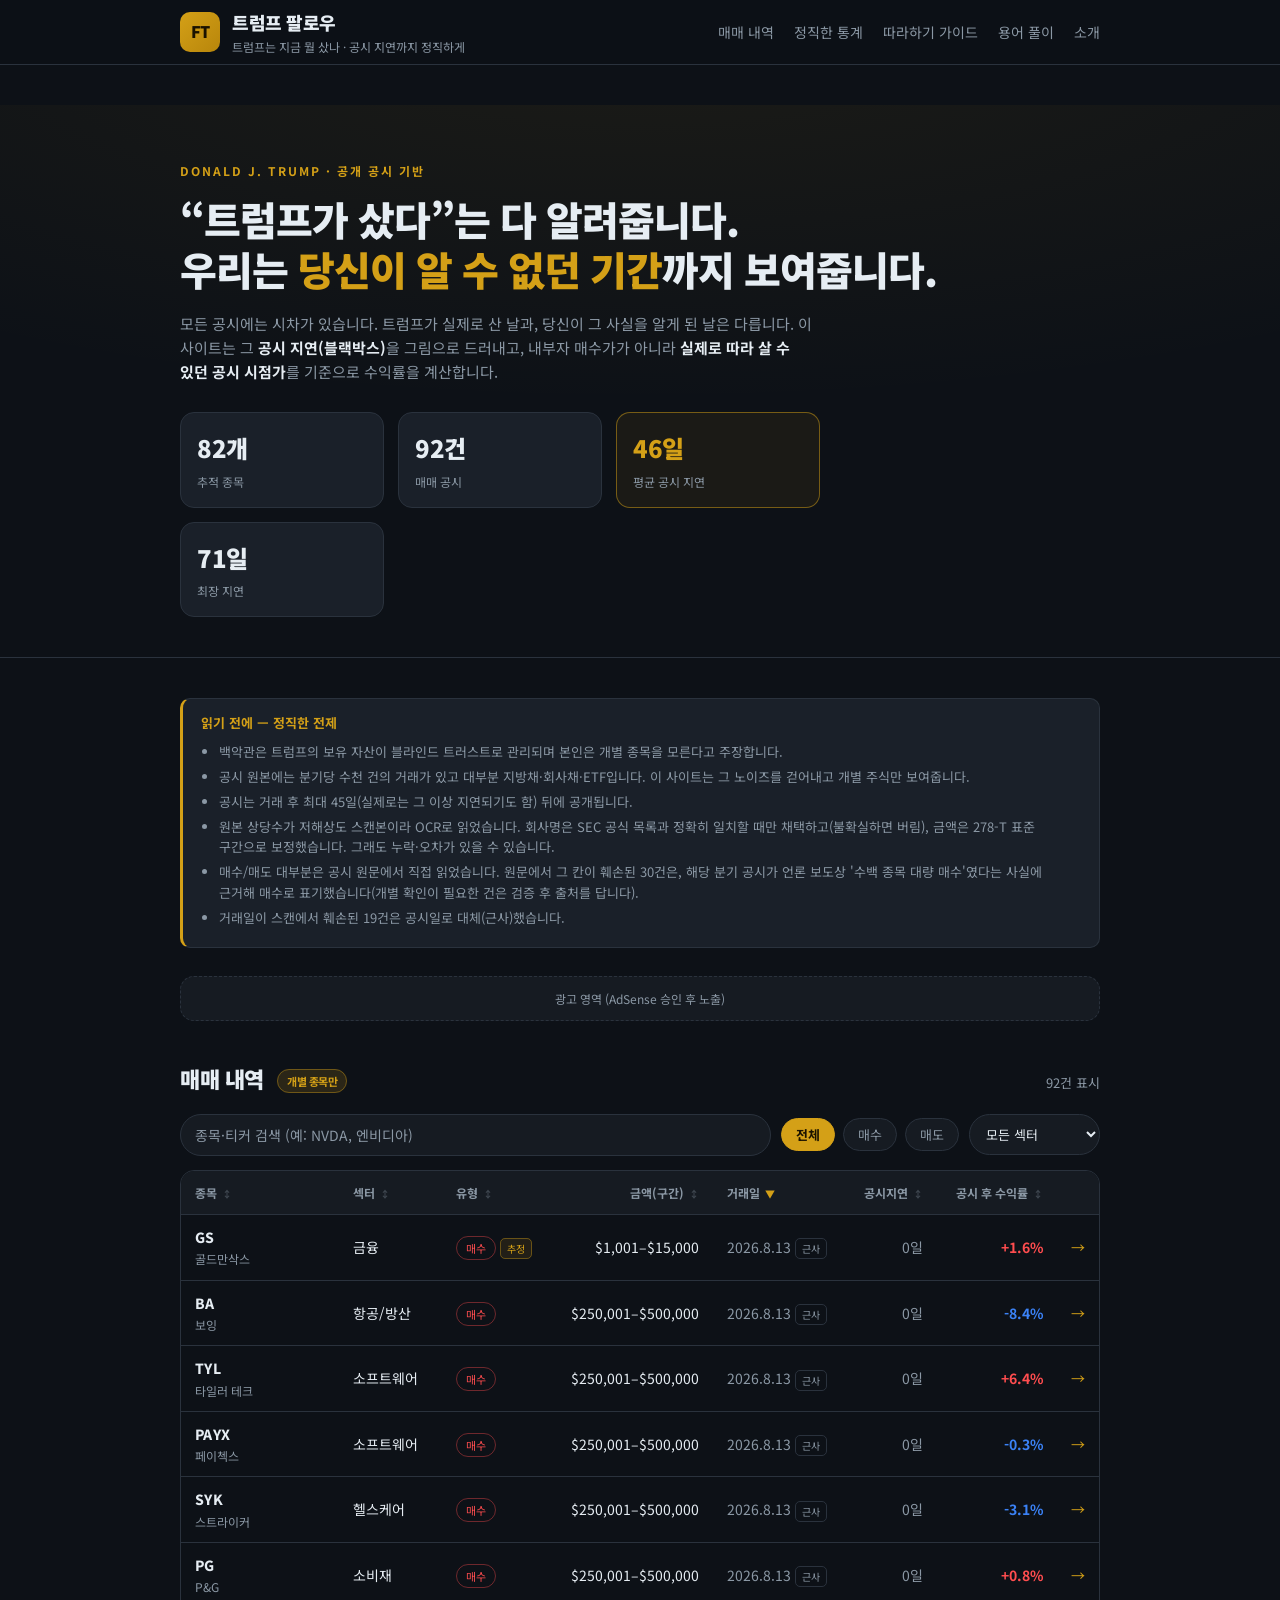
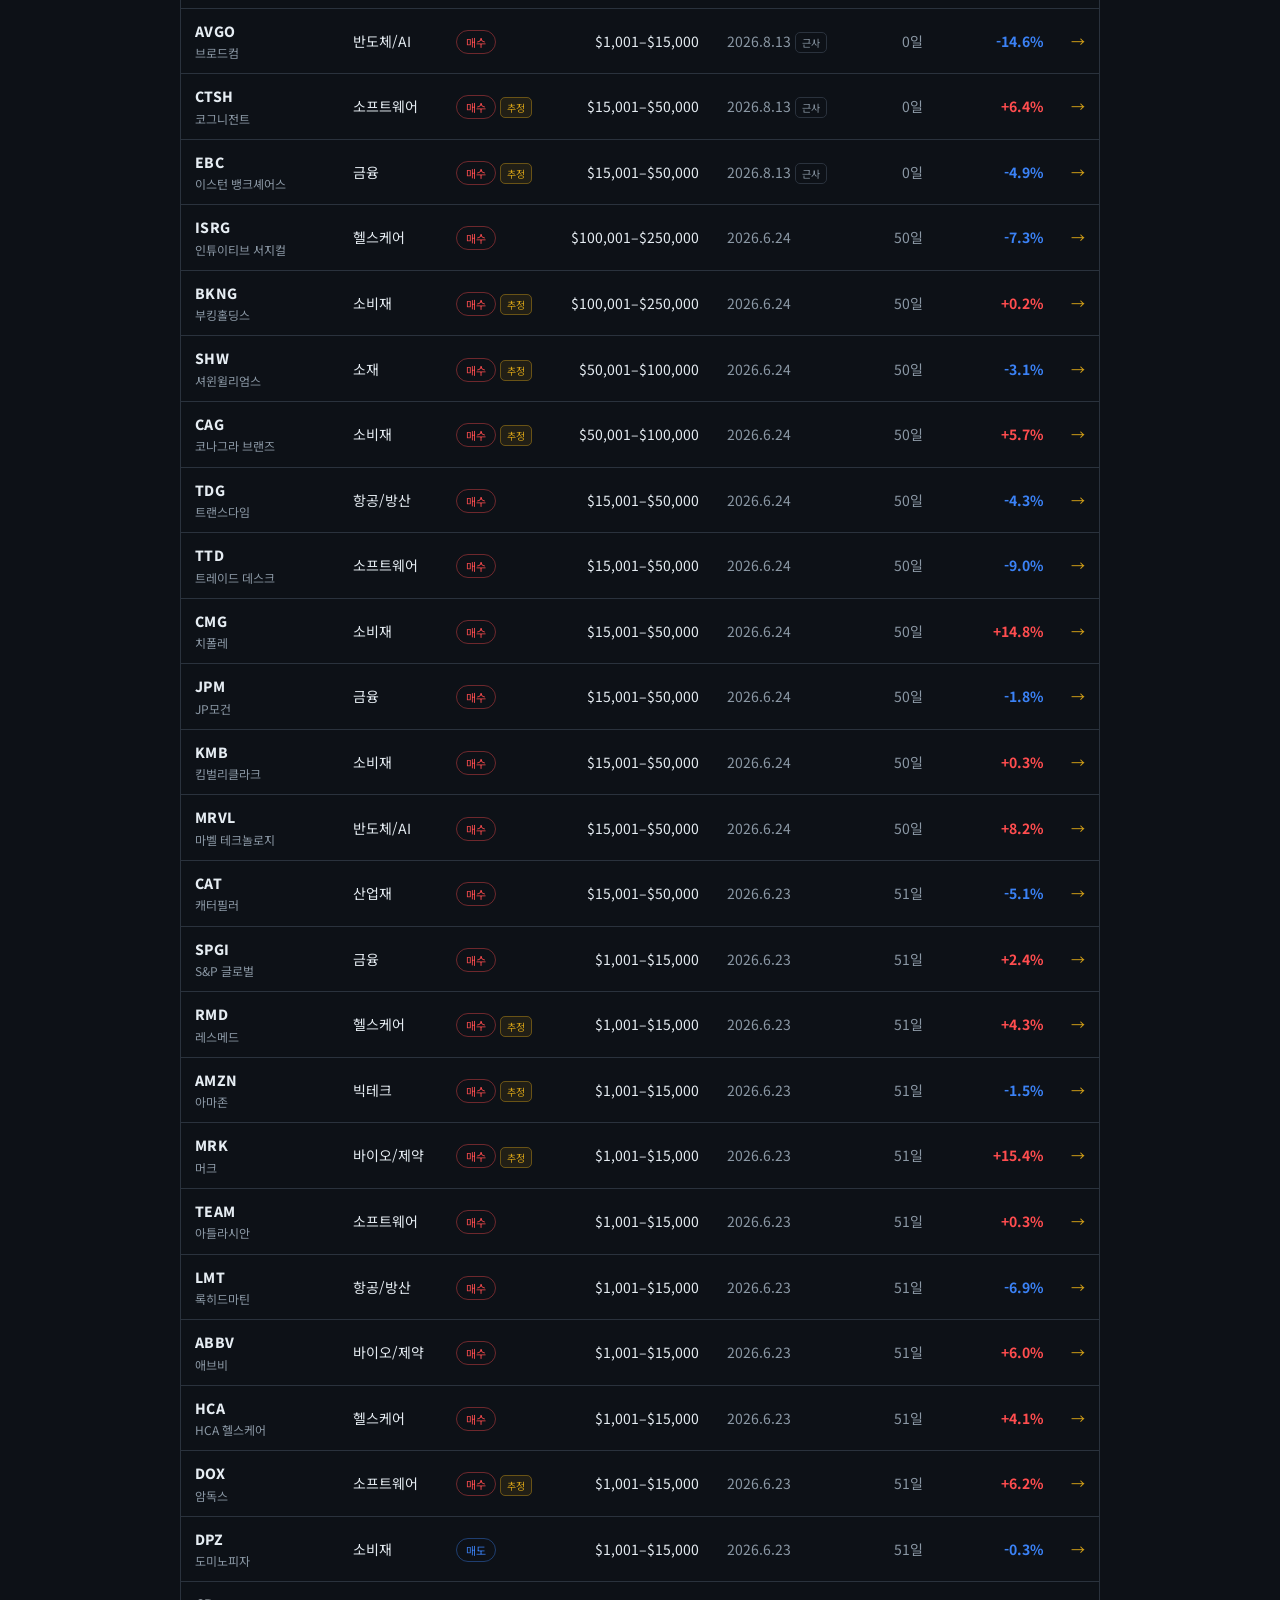
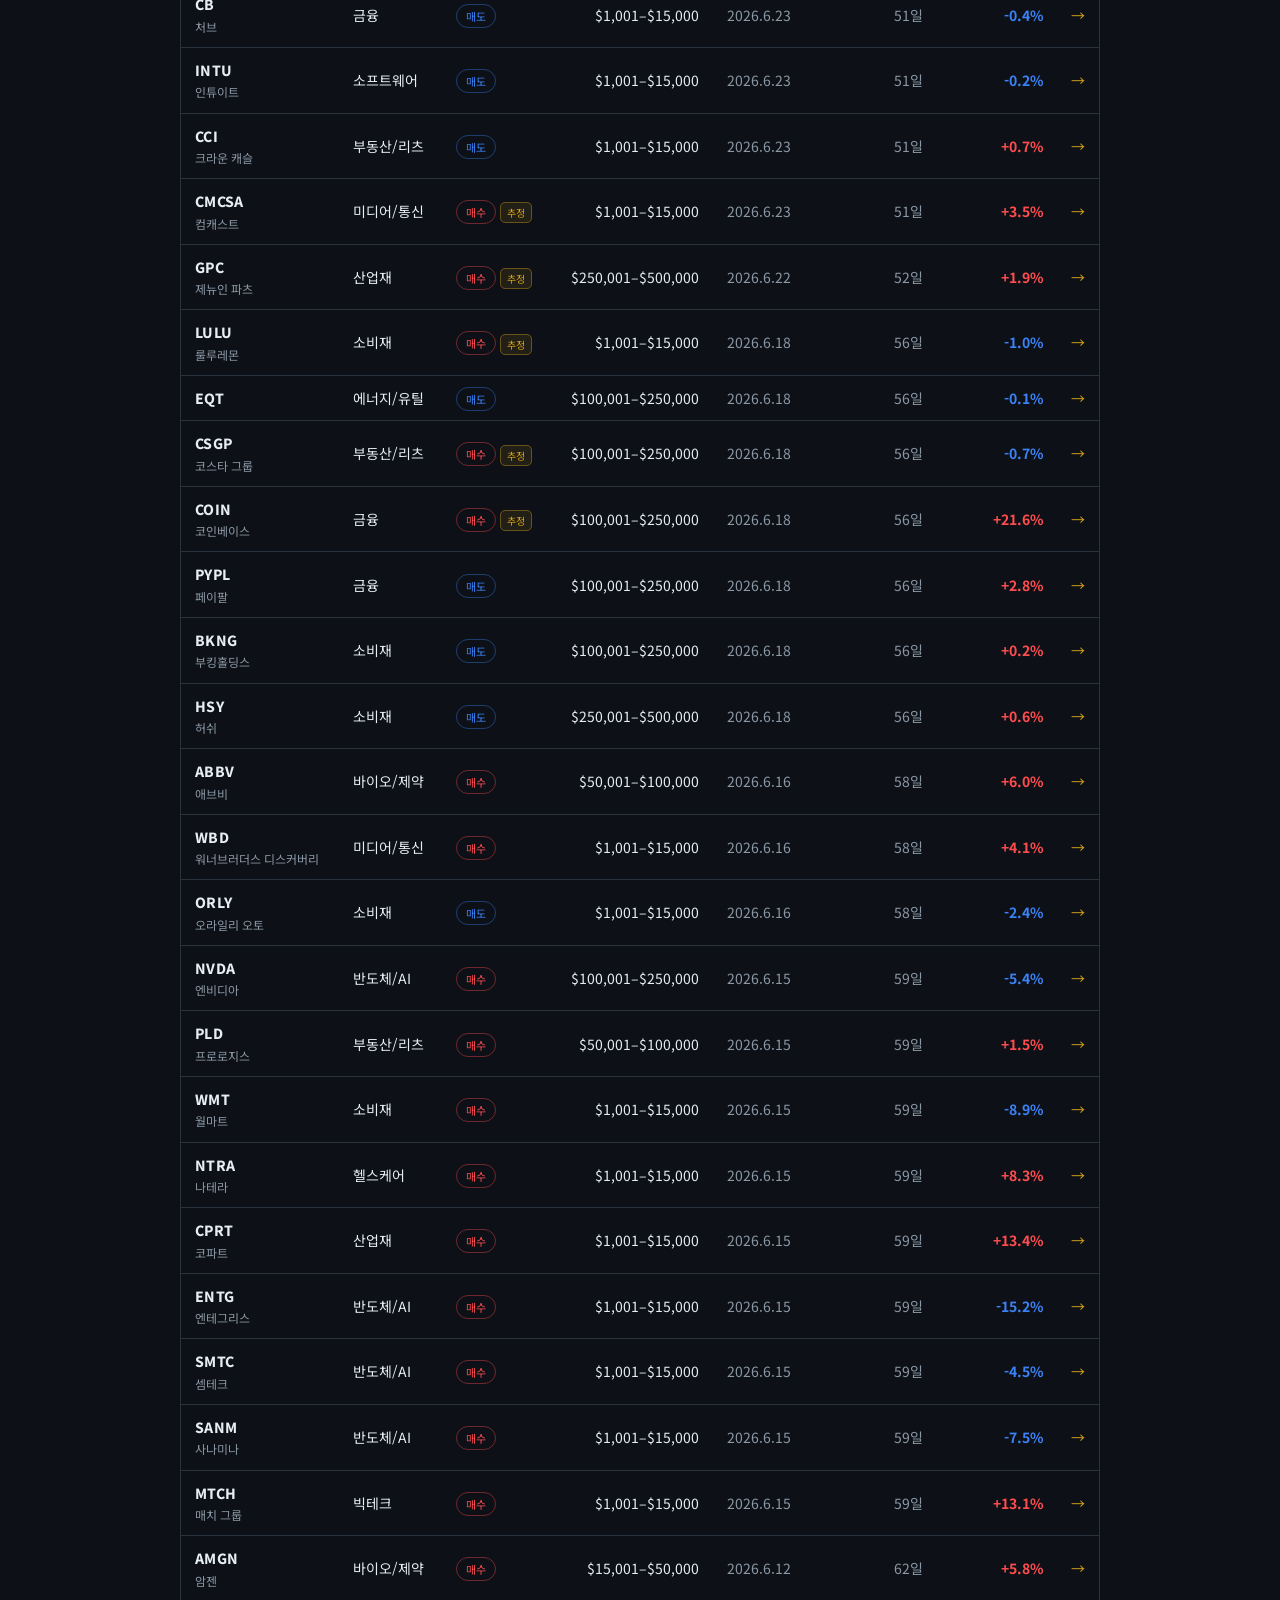
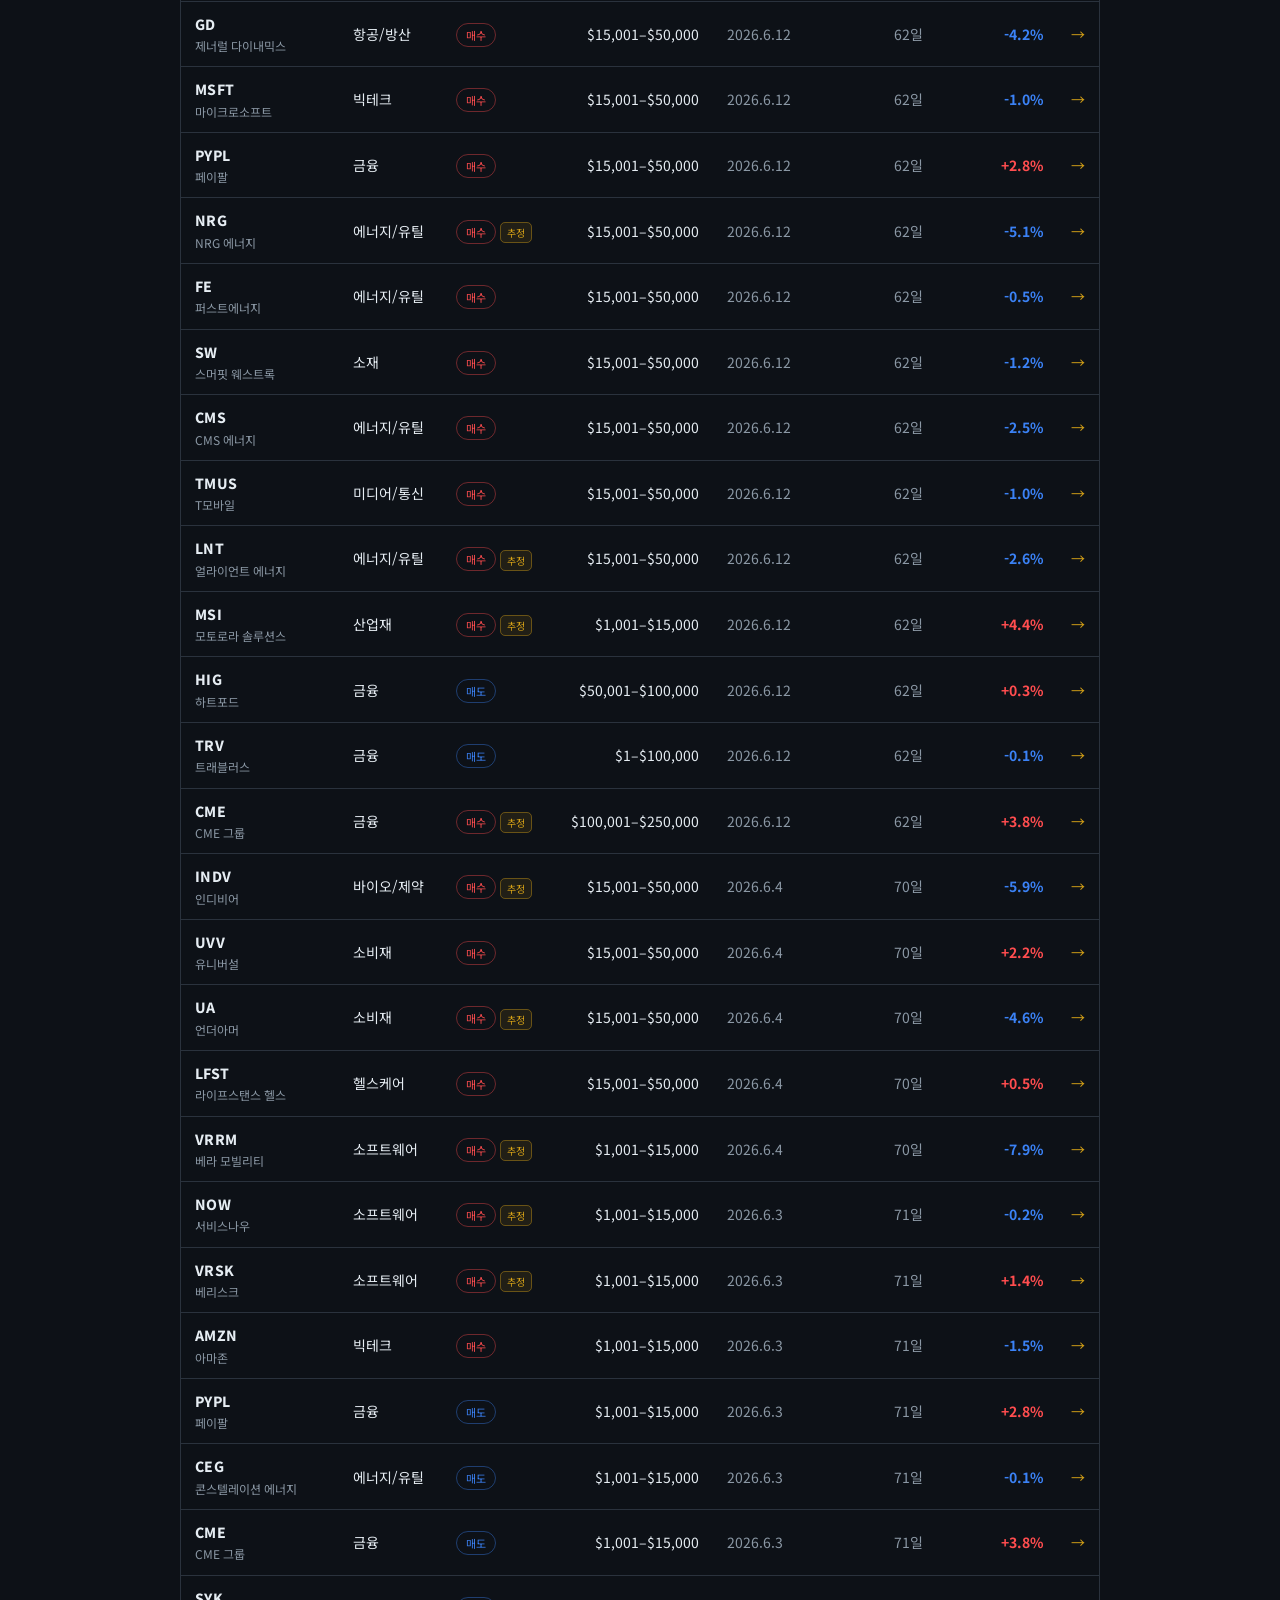
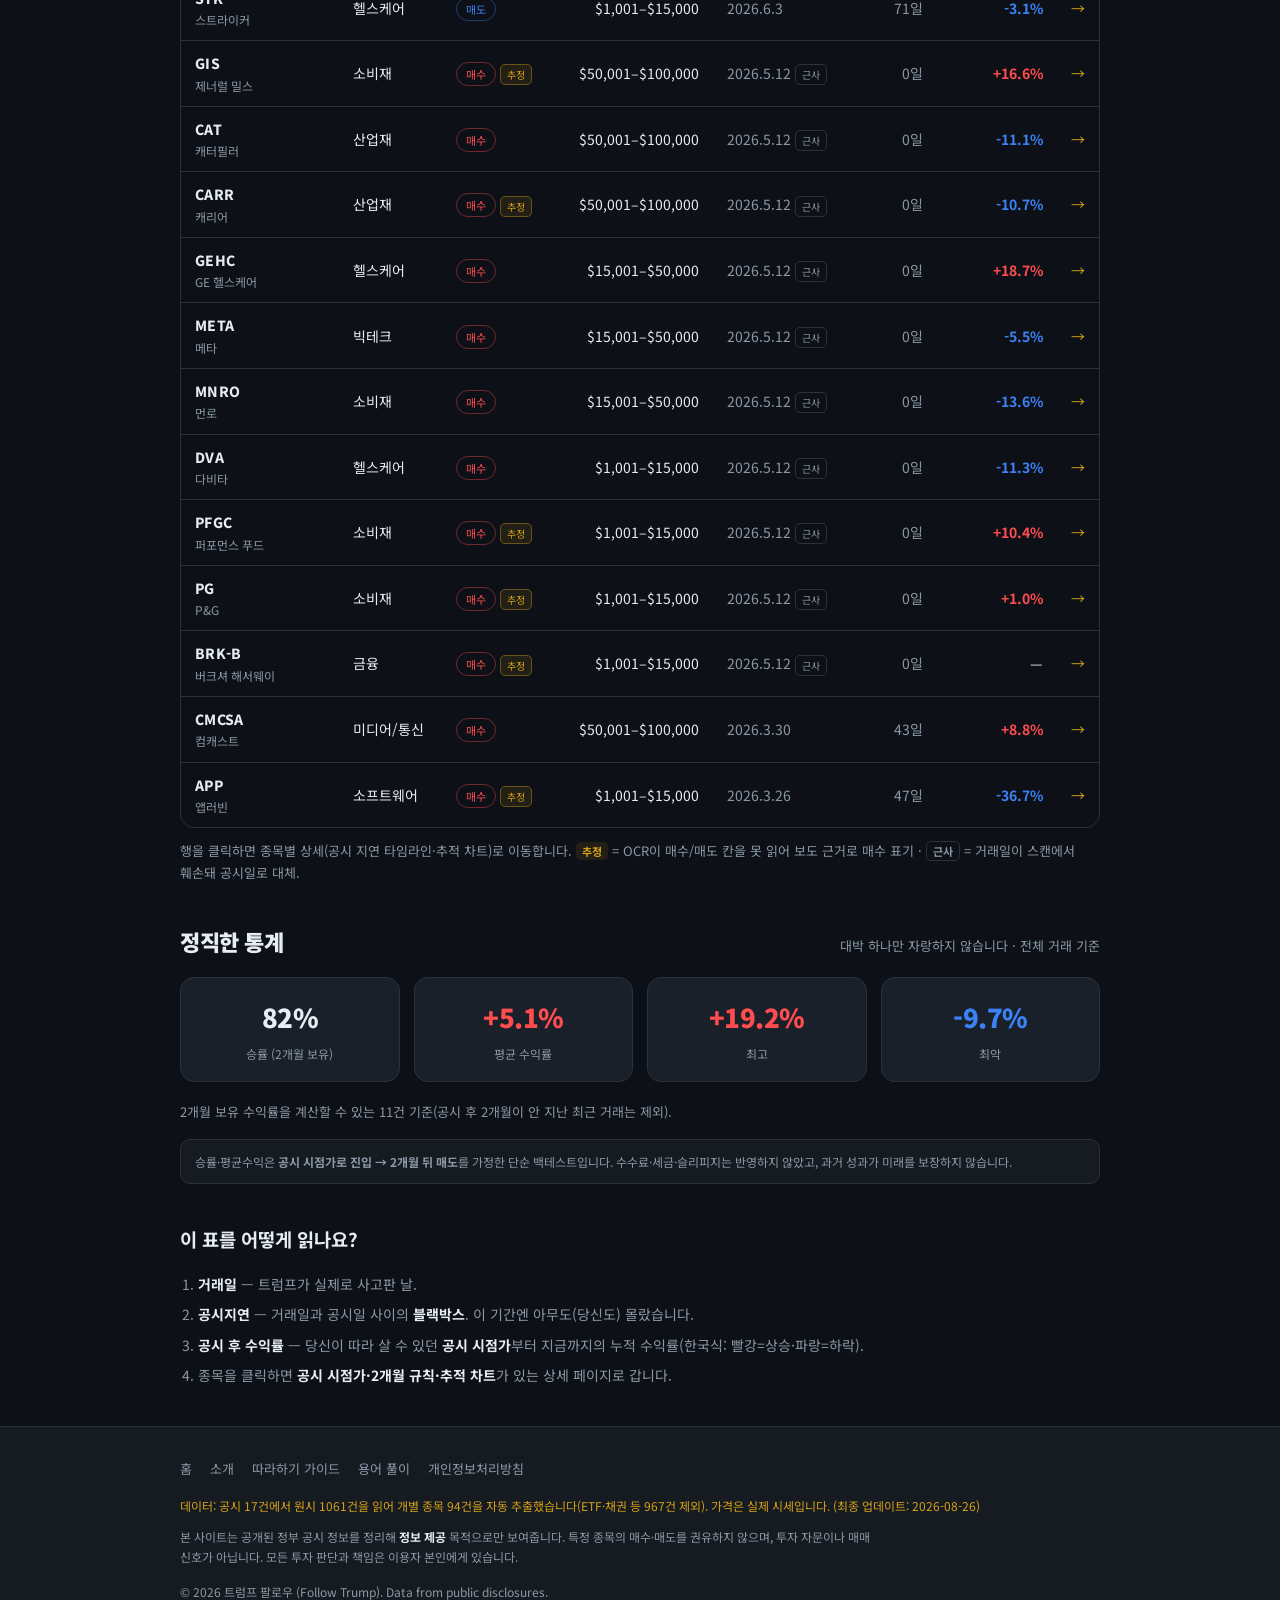
==== commit 45ea24e6: "사이트 재설계: 92종목 정렬·필터·검색 표 + 종목명/섹터 정비 카드 3장 레이아웃을 92거래(82종목)용으로 전면 개편. - index.html/app.js: 매매 내역을 정렬" ====
--- a/index.html
+++ b/index.html
@@ -68,15 +68,43 @@
     <section id="trades">
       <div class="section-head">
         <h3>매매 내역 <span class="only-stock">개별 종목만</span></h3>
-        <div class="filters">
+        <span class="muted" id="tradeCount"></span>
+      </div>
+
+      <div class="table-controls">
+        <input type="search" id="searchBox" class="search-box"
+               placeholder="종목·티커 검색 (예: NVDA, 엔비디아)" autocomplete="off" />
+        <div class="filters" id="actionFilters">
           <button class="chip is-active" data-filter="all">전체</button>
           <button class="chip" data-filter="buy">매수</button>
           <button class="chip" data-filter="sell">매도</button>
         </div>
+        <select id="sectorFilter" class="sector-select"><option value="all">모든 섹터</option></select>
       </div>
-      <div id="tradeList" class="trade-list">
-        <!-- JS로 채움 -->
+
+      <div class="trade-table-wrap">
+        <table class="trade-table" id="tradeTable">
+          <thead>
+            <tr>
+              <th class="sortable" data-sort="ticker">종목</th>
+              <th class="sortable" data-sort="sector">섹터</th>
+              <th class="sortable" data-sort="action">유형</th>
+              <th class="sortable num" data-sort="amount">금액(구간)</th>
+              <th class="sortable" data-sort="transactionDate">거래일</th>
+              <th class="sortable num" data-sort="delay">공시지연</th>
+              <th class="sortable num" data-sort="tracking">공시 후 수익률</th>
+              <th></th>
+            </tr>
+          </thead>
+          <tbody id="tradeBody"><!-- JS로 채움 --></tbody>
+        </table>
+        <p id="tableEmpty" class="muted" hidden>해당 조건의 공시가 없습니다.</p>
       </div>
+      <p class="table-note muted">
+        행을 클릭하면 종목별 상세(공시 지연 타임라인·추적 차트)로 이동합니다.
+        <b class="badge-inline inferred">추정</b> = OCR이 매수/매도 칸을 못 읽어 보도 근거로 매수 표기 ·
+        <b class="badge-inline approx">근사</b> = 거래일이 스캔에서 훼손돼 공시일로 대체.
+      </p>
     </section>
 
     <section id="honest" class="honest">
@@ -97,9 +125,9 @@
       <h3>이 표를 어떻게 읽나요?</h3>
       <ol class="how-list">
         <li><b>거래일</b> — 트럼프가 실제로 사고판 날.</li>
-        <li><b>공시일</b> — 그 사실이 공개된 날. 이 사이에 최대 45일의 <b>블랙박스</b>가 있습니다. 이 기간엔 아무도(당신도) 몰랐습니다.</li>
-        <li><b>공시 시점가</b> — 당신이 실제로 따라 살 수 있던 첫 가격. 수익률은 이 값을 기준으로 계산합니다.</li>
-        <li><b>2개월 뒤 가격</b> — “따라 사서 2개월 뒤 판다” 규칙을 적용했을 때의 결과.</li>
+        <li><b>공시지연</b> — 거래일과 공시일 사이의 <b>블랙박스</b>. 이 기간엔 아무도(당신도) 몰랐습니다.</li>
+        <li><b>공시 후 수익률</b> — 당신이 따라 살 수 있던 <b>공시 시점가</b>부터 지금까지의 누적 수익률(한국식: 빨강=상승·파랑=하락).</li>
+        <li>종목을 클릭하면 <b>공시 시점가·2개월 규칙·추적 차트</b>가 있는 상세 페이지로 갑니다.</li>
       </ol>
     </section>
   </main>
--- a/styles.css
+++ b/styles.css
@@ -16,6 +16,8 @@
 html { scroll-behavior: smooth; }
 body {
   margin: 0;
+  word-break: keep-all;   /* 한글은 어절 단위로 줄바꿈 */
+  overflow-wrap: anywhere; /* 단, 긴 영문/URL은 넘치지 않게 */
   font-family: "Noto Sans KR", system-ui, -apple-system, sans-serif;
   background: var(--bg);
   color: var(--text);
@@ -55,6 +57,8 @@
 .hero-sub b { color: var(--text); }
 .hero-stats { display: grid; grid-template-columns: repeat(3, 1fr); gap: 14px; max-width: 640px; }
 .stat-box { background: var(--bg-card); border: 1px solid var(--border); border-radius: var(--radius); padding: 16px; }
+.stat-box.is-key { border-color: rgba(212,160,23,.5); background: rgba(212,160,23,.07); }
+.stat-box.is-key .num { color: var(--accent); }
 .stat-box .num { font-size: 24px; font-weight: 900; letter-spacing: -.5px; }
 .stat-box .lab { font-size: 12px; color: var(--muted); margin-top: 4px; }
 
@@ -73,7 +77,7 @@
 .ad-slot { margin: 28px auto; }
 .ad-placeholder {
   border: 1px dashed var(--border); border-radius: var(--radius);
-  color: var(--muted); font-size: 13px; text-align: center; padding: 22px;
+  color: var(--muted); font-size: 12px; text-align: center; padding: 12px;
   background: var(--bg-soft);
 }
 
@@ -103,7 +107,13 @@
 .trade-card:hover { border-color: var(--accent); transform: translateY(-2px); }
 .new-badge { font-size: 10px; font-weight: 900; letter-spacing: .5px; padding: 3px 7px;
   border-radius: 5px; background: var(--up); color: #fff; margin-left: 8px; }
-.see-more { color: var(--accent); font-size: 13px; margin-left: 8px; white-space: nowrap; }
+.tc-more { text-align: right; margin-top: 10px; }
+.see-more { color: var(--accent); font-size: 13px; white-space: nowrap; }
+.trade-card:hover .see-more { text-decoration: underline; }
+
+/* 홈 카드용 소형 스파크라인 */
+.chart-wrap.compact { margin: 2px 0 12px; }
+.chart-wrap.compact .linechart { height: 56px; }
 .tc-top { display: flex; align-items: center; justify-content: space-between; gap: 12px; margin-bottom: 16px; }
 .tc-id { display: flex; align-items: center; gap: 12px; }
 .tc-ticker {
@@ -116,7 +126,7 @@
 .tag { font-size: 11px; padding: 3px 9px; border-radius: 999px; border: 1px solid var(--border); color: var(--muted); }
 .tag.buy { color: var(--up); border-color: rgba(255,77,79,.4); }
 .tag.sell { color: var(--down); border-color: rgba(59,130,246,.4); }
-.tag.sector { }
+.tag.sector { color: var(--text); background: var(--bg-soft); }
 
 /* Timeline (블랙박스 시각화) */
 .timeline { margin: 6px 0 18px; }
@@ -127,6 +137,11 @@
   background: var(--blackbox); border-radius: 4px; border: 1px solid var(--border);
 }
 .tl-point { position: absolute; top: 50%; transform: translate(-50%, -50%); text-align: center; }
+/* 양 끝점: 중앙정렬하면 라벨 절반이 카드 밖으로 나가 잘린다 → 안쪽으로 붙인다 */
+.tl-point.at-start { transform: translate(0, -50%); text-align: left; }
+.tl-point.at-end   { transform: translate(-100%, -50%); text-align: right; }
+.tl-point.at-start .tl-dot { margin: 0; }
+.tl-point.at-end .tl-dot { margin-right: 0; margin-left: auto; }
 .tl-dot { width: 12px; height: 12px; border-radius: 50%; margin: 0 auto; border: 2px solid var(--bg-card); }
 .tl-dot.buy { background: var(--up); }
 .tl-dot.sell { background: var(--down); }
@@ -161,7 +176,13 @@
 
 /* Line chart (공시 후 추적) */
 .chart-wrap { margin: 14px 0 4px; }
+.chart-body { position: relative; }
 .linechart { width: 100%; height: 180px; display: block; }
+/* 축 라벨은 SVG 밖에 — preserveAspectRatio="none"이 SVG 내부 글자를 늘려버린다 */
+.chart-scale { position: absolute; inset: 0; display: flex; flex-direction: column;
+  justify-content: space-between; padding: 22px 0; pointer-events: none; }
+.chart-scale span { font-size: 11px; color: var(--muted); background: var(--bg-card);
+  padding: 0 4px; align-self: flex-start; }
 .chart-legend { display: flex; flex-wrap: wrap; align-items: center; gap: 14px; font-size: 12px;
   color: var(--muted); margin-top: 6px; }
 .chart-legend .dot { display: inline-block; width: 9px; height: 9px; border-radius: 50%; margin-right: 5px; vertical-align: middle; }
@@ -216,7 +237,70 @@
 /* Responsive */
 @media (max-width: 680px) {
   .top-nav { display: none; }
-  .hero-stats, .honest-grid { grid-template-columns: repeat(2, 1fr); }
+  /* 3개짜리 통계를 2열로 두면 마지막 하나가 외톨이가 된다 → 3열 유지 */
+  .hero-stats { grid-template-columns: repeat(3, 1fr); gap: 8px; }
+  .hero-stats .stat-box { padding: 12px 10px; }
+  .hero-stats .num { font-size: 19px; }
+  .hero-stats .lab { font-size: 11px; }
+  .honest-grid { grid-template-columns: repeat(2, 1fr); }
   .tc-metrics { grid-template-columns: repeat(2, 1fr); }
+  .tc-metrics .metric:last-child:nth-child(odd) { grid-column: span 2; }
   .tc-top { flex-direction: column; align-items: flex-start; }
-}
+  .tl-label { font-size: 10px; }
+  .detail-header { flex-direction: column; }
+}
+
+/* ── 매매 내역 표 (홈) ─────────────────────────────────────── */
+.table-controls {
+  display: flex; gap: 10px; flex-wrap: wrap; align-items: center; margin-bottom: 14px;
+}
+.search-box {
+  flex: 1 1 260px; min-width: 0; padding: 10px 14px; font-size: 14px;
+  background: var(--bg-soft); border: 1px solid var(--border); border-radius: 999px;
+  color: var(--text); font-family: inherit;
+}
+.search-box::placeholder { color: var(--muted); }
+.search-box:focus { outline: none; border-color: var(--accent); }
+.sector-select {
+  padding: 9px 12px; font-size: 13px; background: var(--bg-soft);
+  border: 1px solid var(--border); border-radius: 999px; color: var(--text); font-family: inherit;
+}
+.sector-select:focus { outline: none; border-color: var(--accent); }
+
+.trade-table-wrap { overflow-x: auto; border: 1px solid var(--border); border-radius: var(--radius); }
+.trade-table { width: 100%; border-collapse: collapse; font-size: 14px; min-width: 720px; }
+.trade-table thead th {
+  text-align: left; padding: 12px 14px; font-size: 12px; font-weight: 700; color: var(--muted);
+  background: var(--bg-soft); border-bottom: 1px solid var(--border); white-space: nowrap;
+  position: sticky; top: 0; z-index: 1;
+}
+.trade-table th.num, .trade-table td.num { text-align: right; }
+.trade-table th.sortable { cursor: pointer; user-select: none; }
+.trade-table th.sortable:hover { color: var(--text); }
+.trade-table th.sortable::after { content: "↕"; opacity: .35; margin-left: 5px; font-size: 10px; }
+.trade-table th.sort-asc::after { content: "▲"; opacity: 1; color: var(--accent); }
+.trade-table th.sort-desc::after { content: "▼"; opacity: 1; color: var(--accent); }
+.trade-table tbody td { padding: 11px 14px; border-bottom: 1px solid var(--border); vertical-align: middle; }
+.trade-table tbody tr { cursor: pointer; transition: background .12s; }
+.trade-table tbody tr:hover { background: var(--bg-soft); }
+.trade-table tbody tr:last-child td { border-bottom: none; }
+.trade-table .c-tick .tk { font-weight: 800; letter-spacing: .3px; }
+.trade-table .c-tick .nm { display: block; font-size: 12px; color: var(--muted); margin-top: 1px; }
+.trade-table .c-sec { color: var(--text); white-space: nowrap; }
+.trade-table .c-amt { white-space: nowrap; font-variant-numeric: tabular-nums; }
+.trade-table .c-date, .trade-table .c-delay { white-space: nowrap; color: var(--muted); font-variant-numeric: tabular-nums; }
+.trade-table td.num.up { color: var(--up); font-weight: 700; }
+.trade-table td.num.down { color: var(--down); font-weight: 700; }
+.trade-table .c-go { color: var(--accent); text-align: right; width: 1%; }
+
+/* 배지 (추정/근사/확인) */
+.badge { font-size: 10px; padding: 2px 6px; border-radius: 5px; border: 1px solid var(--border);
+  color: var(--muted); white-space: nowrap; vertical-align: middle; }
+.badge.inferred { color: var(--accent); border-color: rgba(212,160,23,.4); background: rgba(212,160,23,.1); }
+.badge.approx { color: var(--muted); }
+.badge.verified { color: var(--down); border-color: rgba(59,130,246,.4); }
+.badge-inline { font-size: 11px; padding: 1px 6px; border-radius: 5px; }
+.badge-inline.inferred { color: var(--accent); background: rgba(212,160,23,.1); }
+.badge-inline.approx { color: var(--muted); border: 1px solid var(--border); }
+.table-note { margin-top: 12px; line-height: 1.7; }
+.hstat-note { grid-column: 1 / -1; margin: 6px 0 0; }
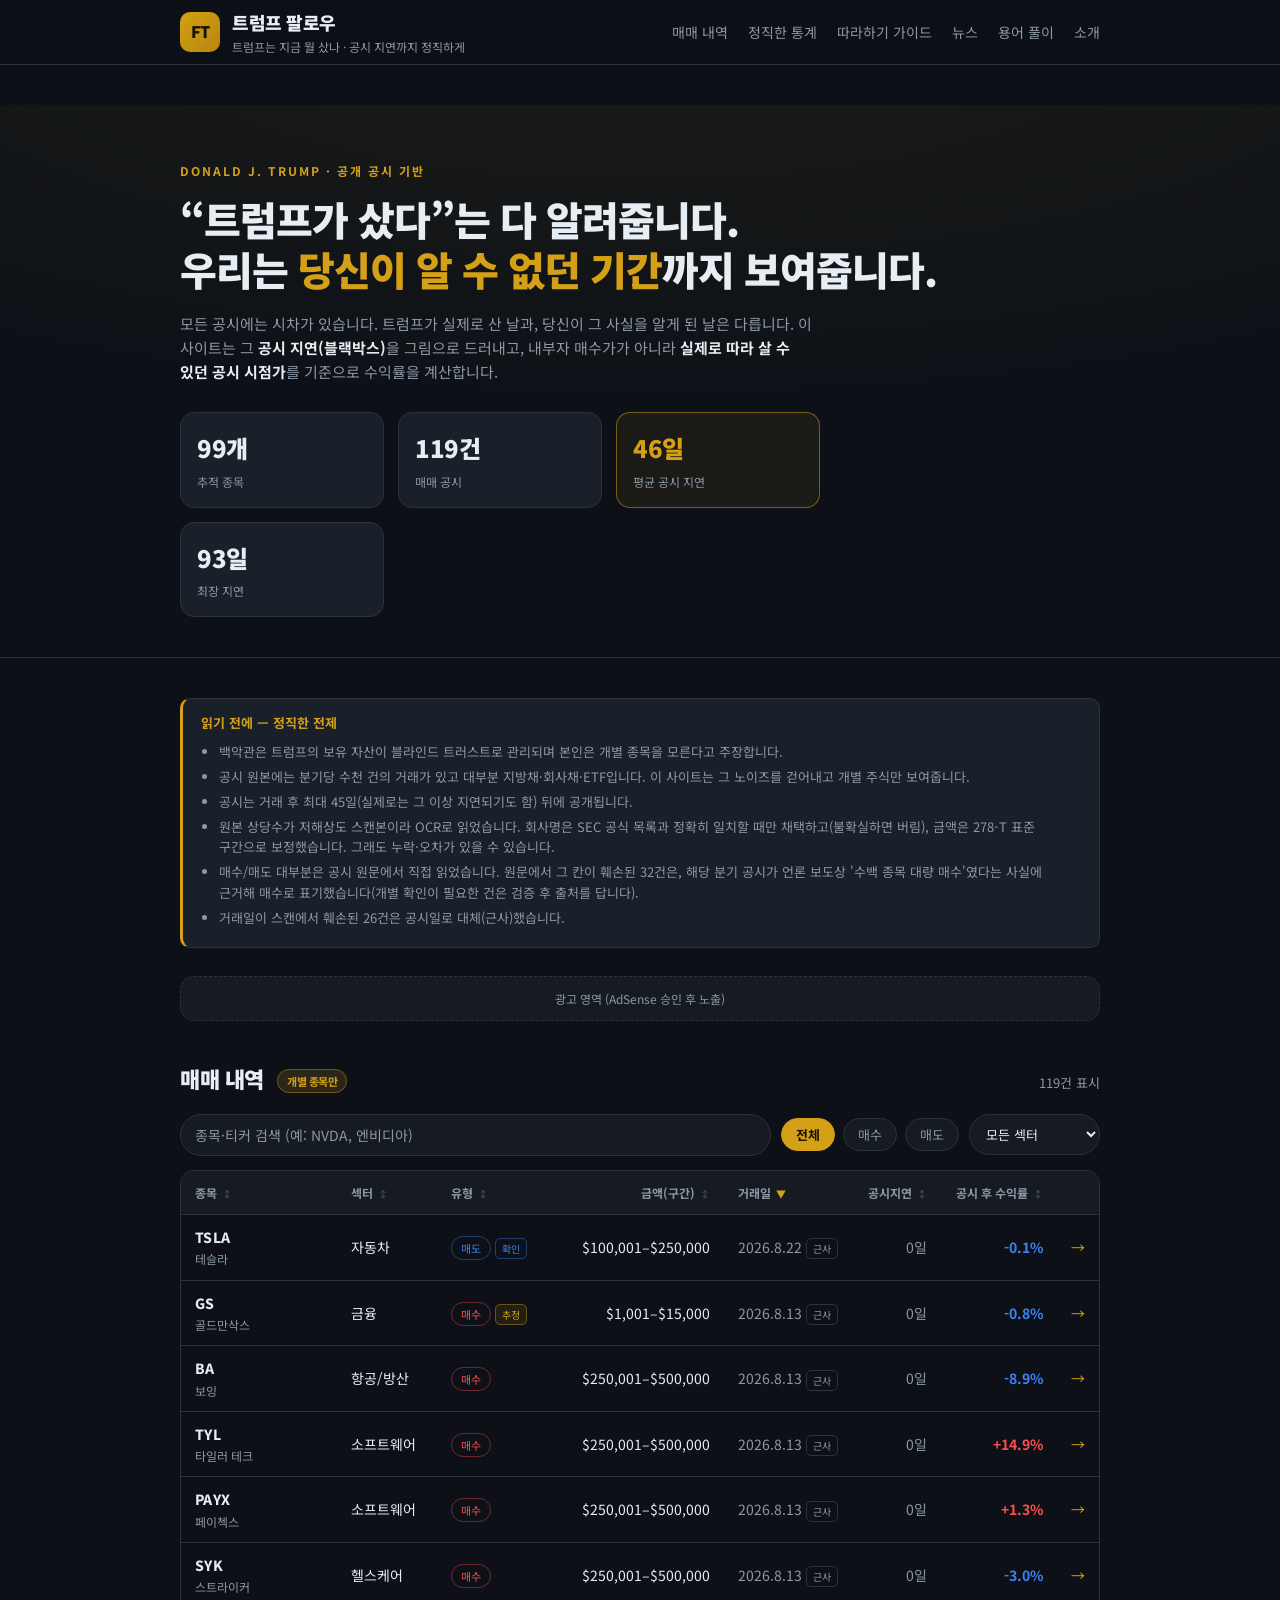
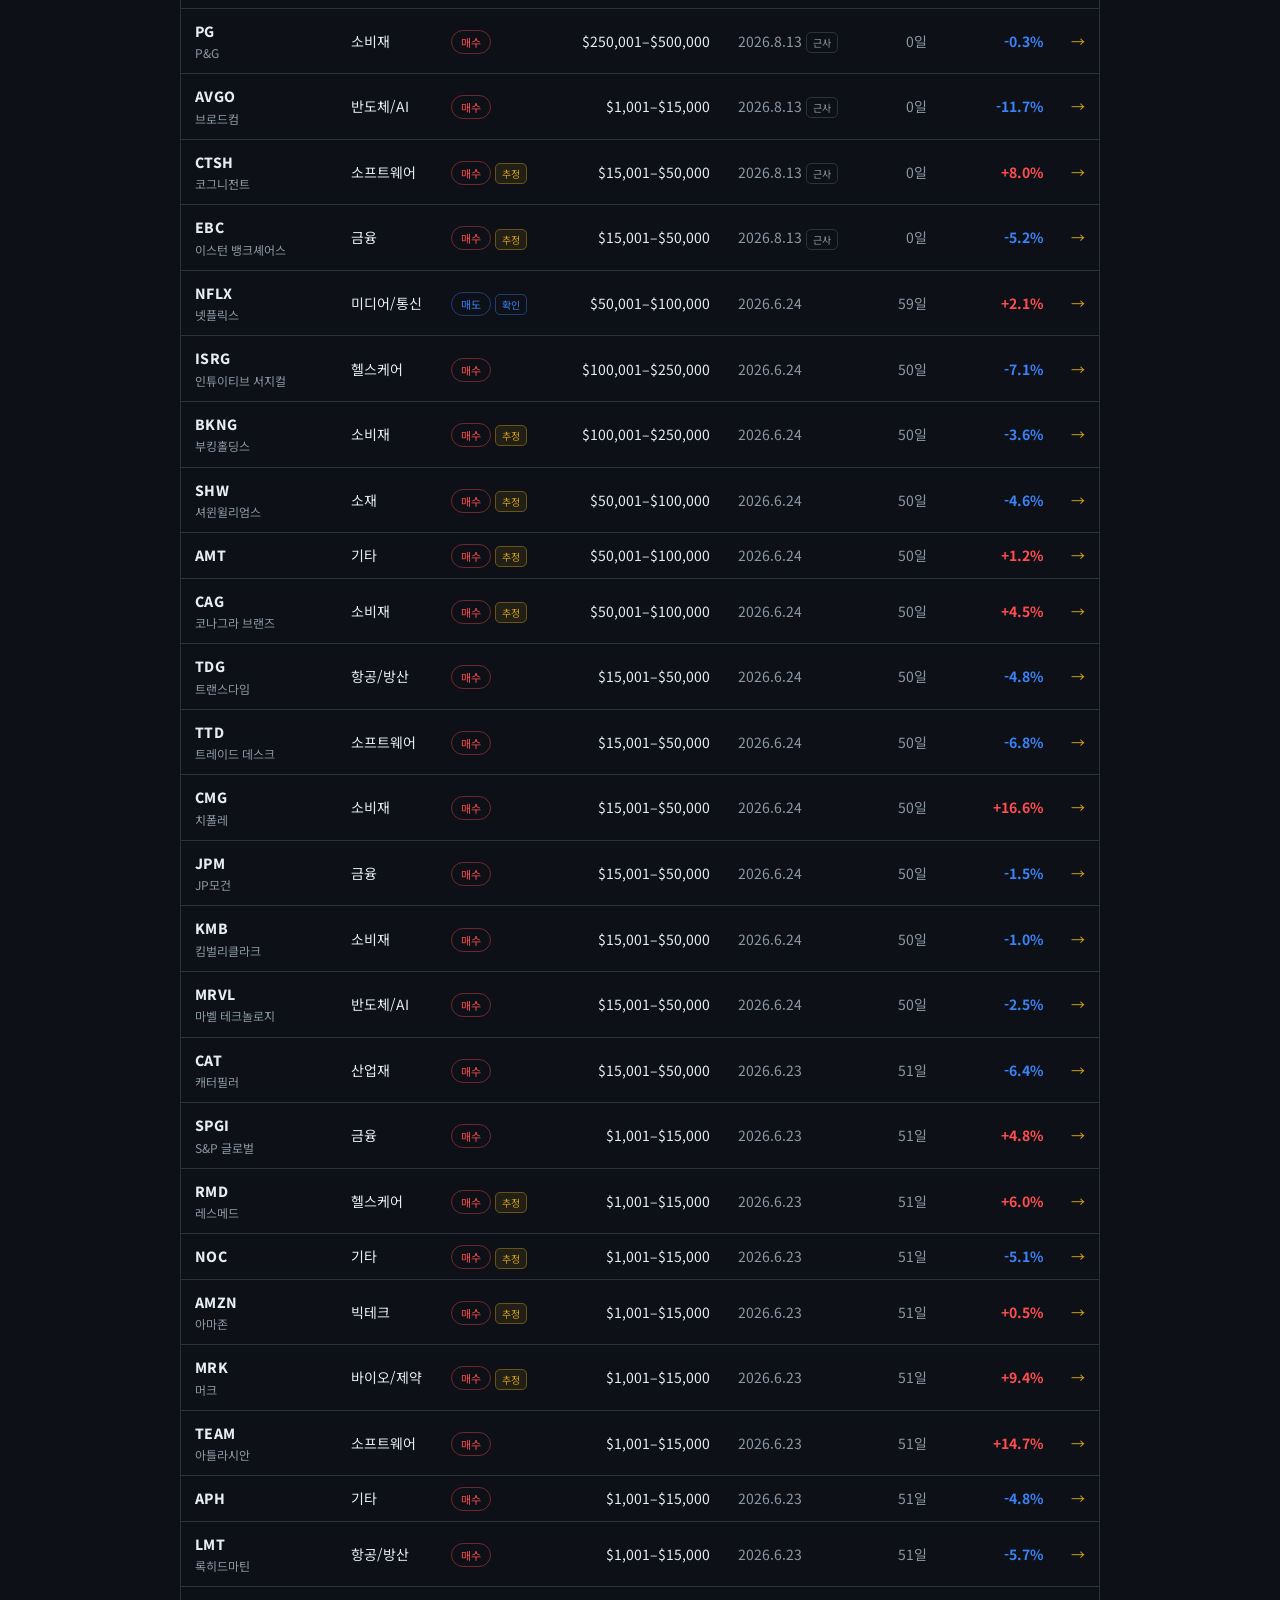
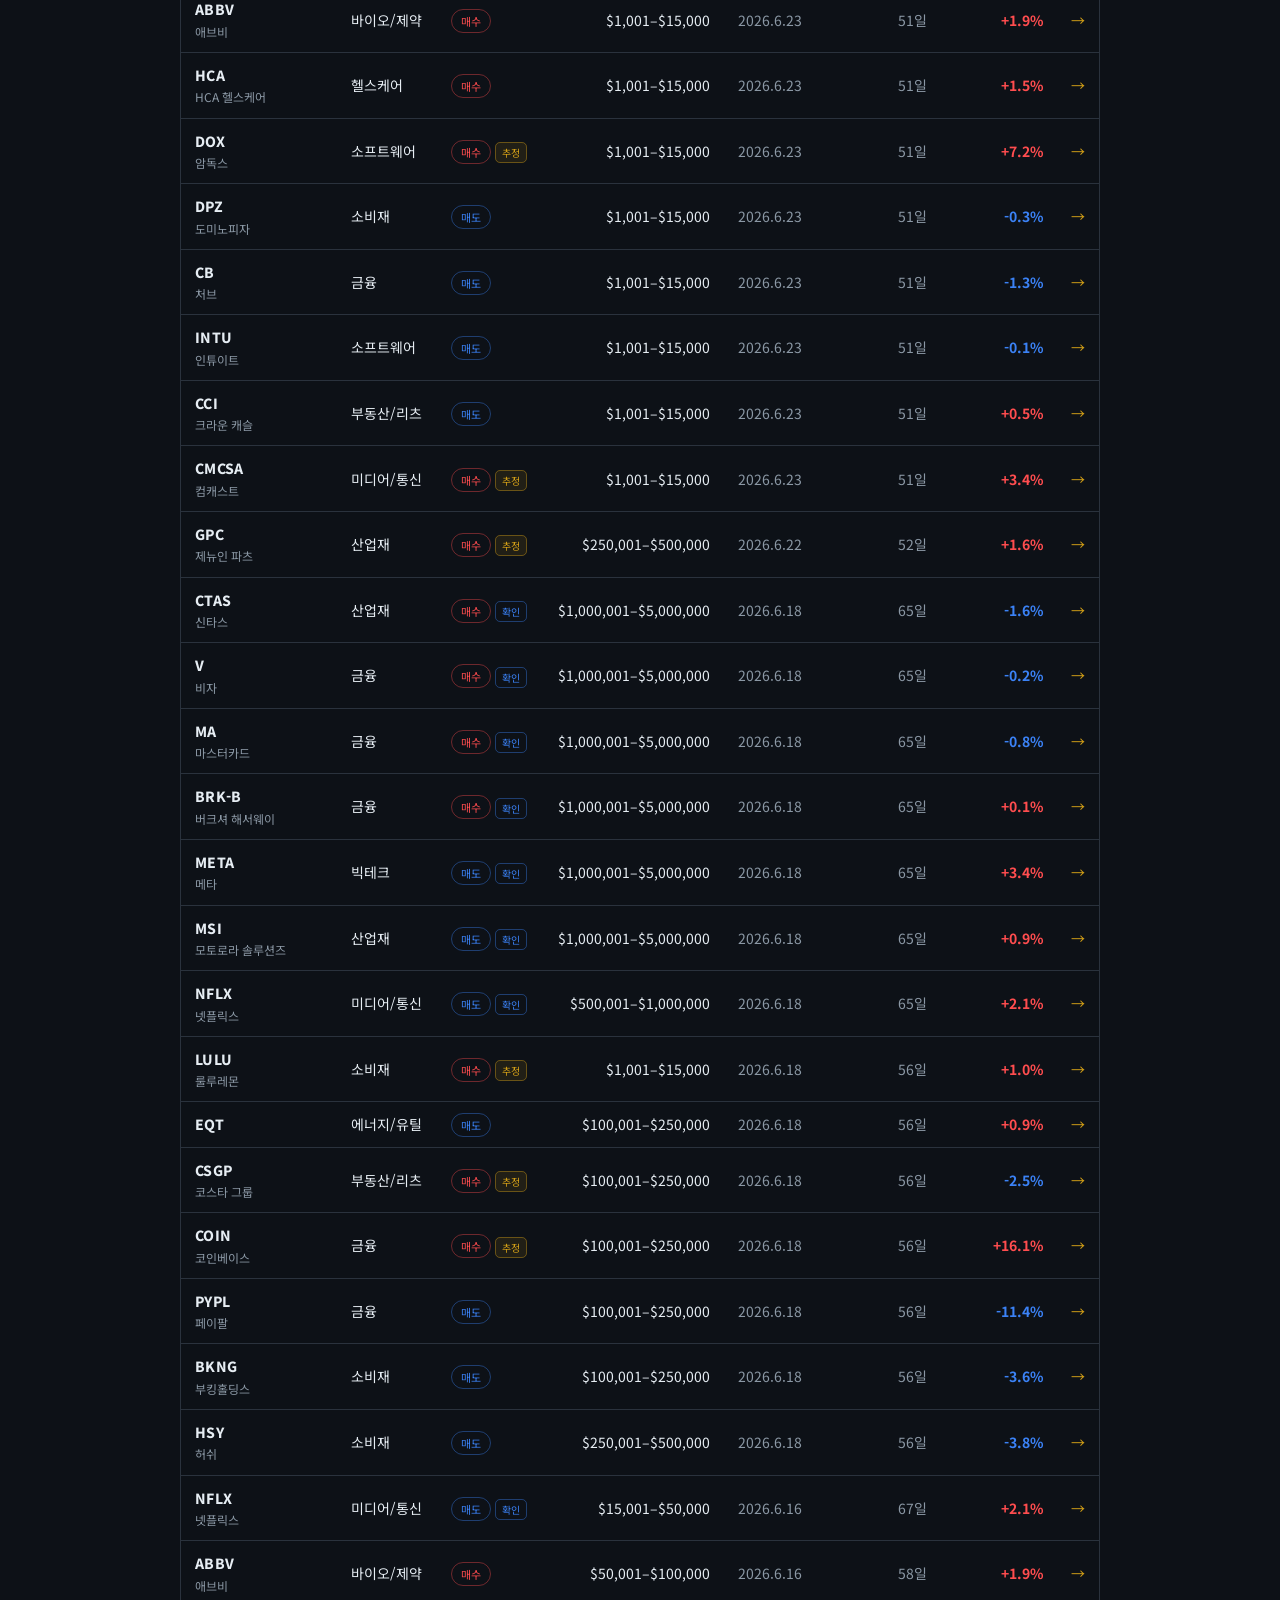
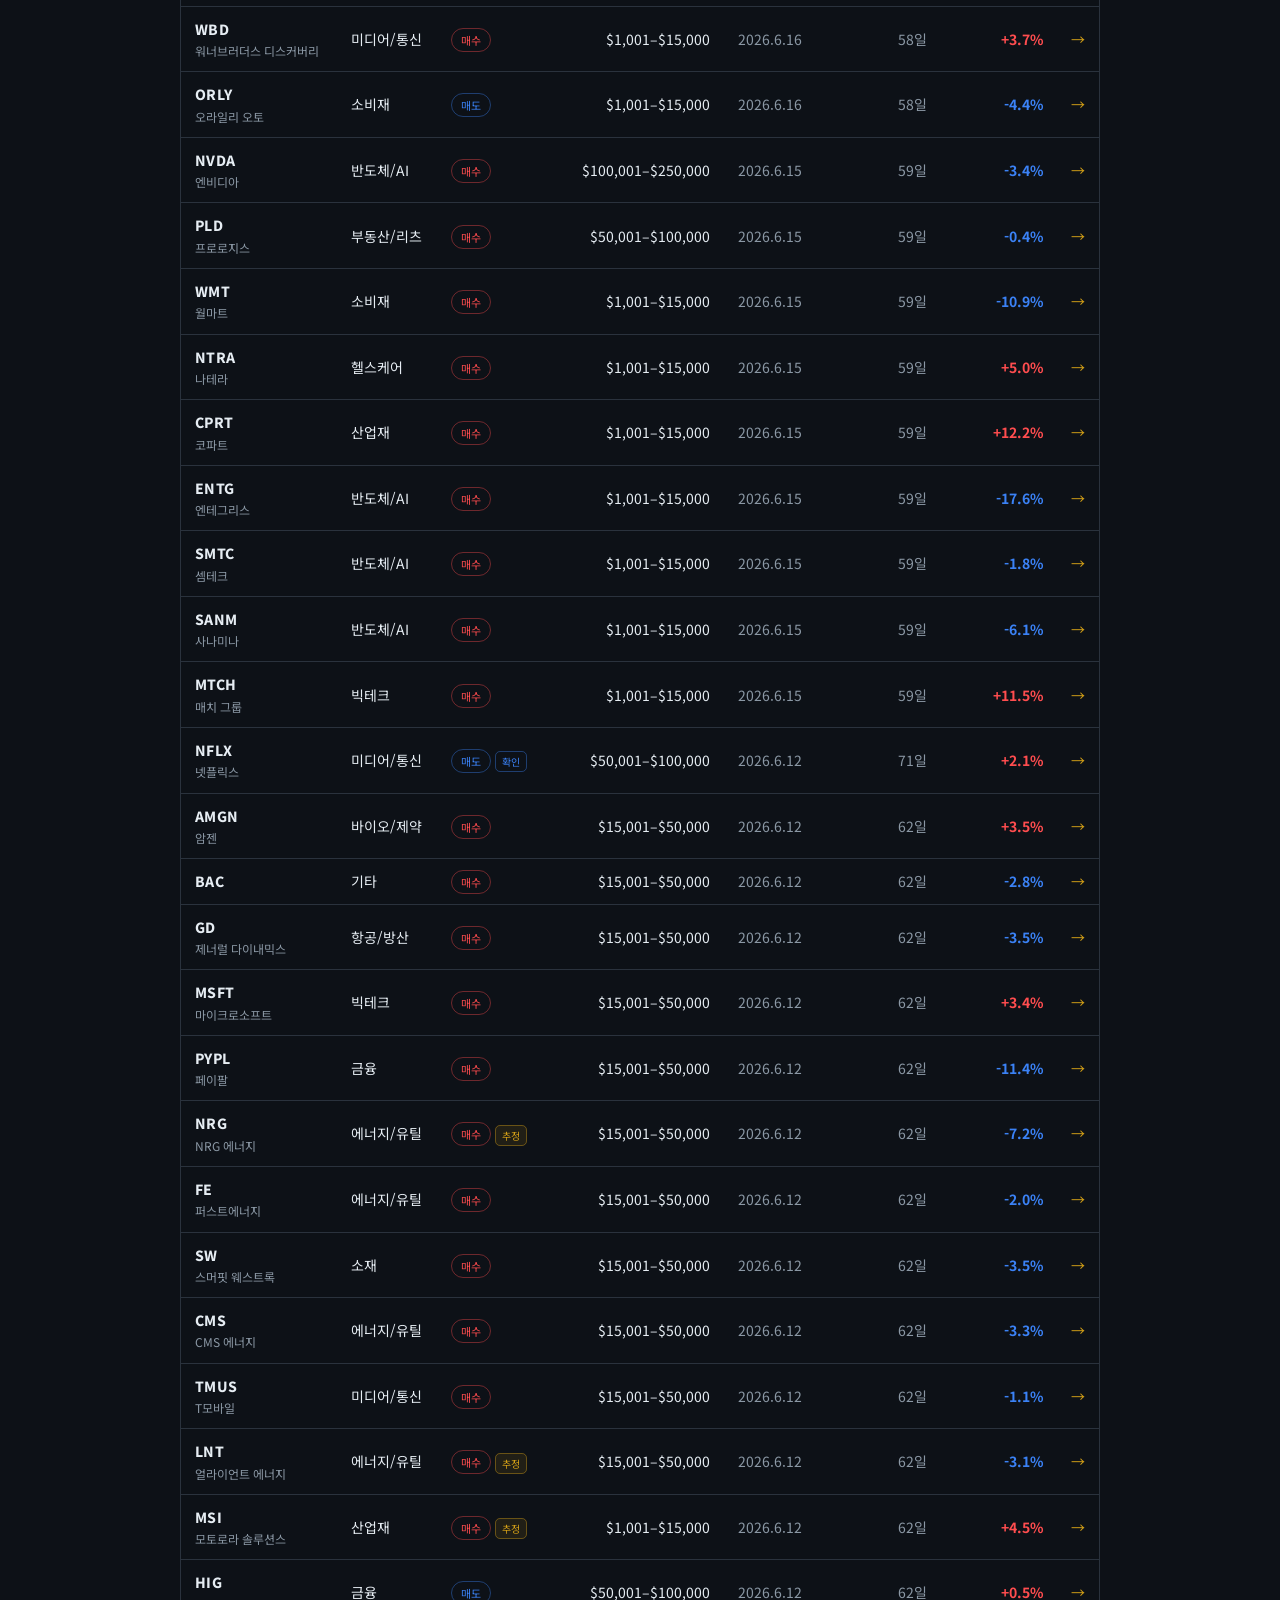
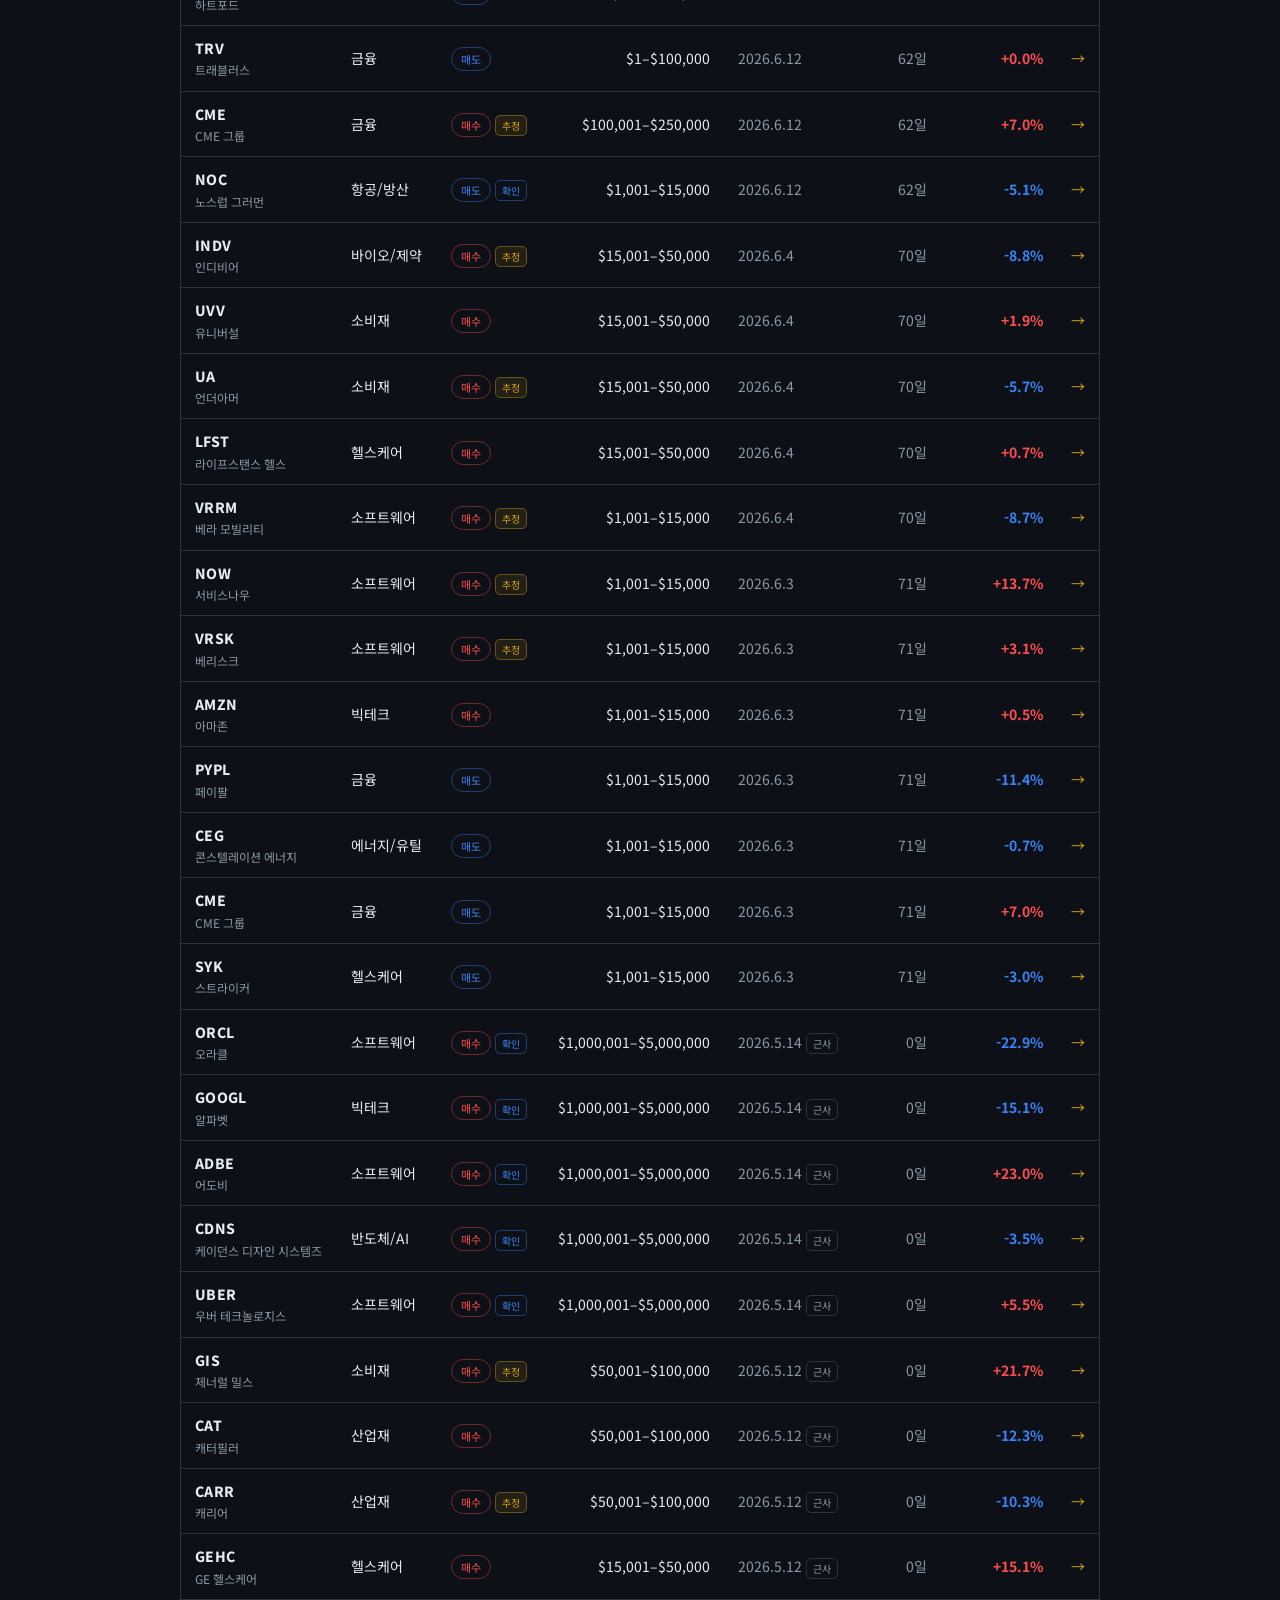
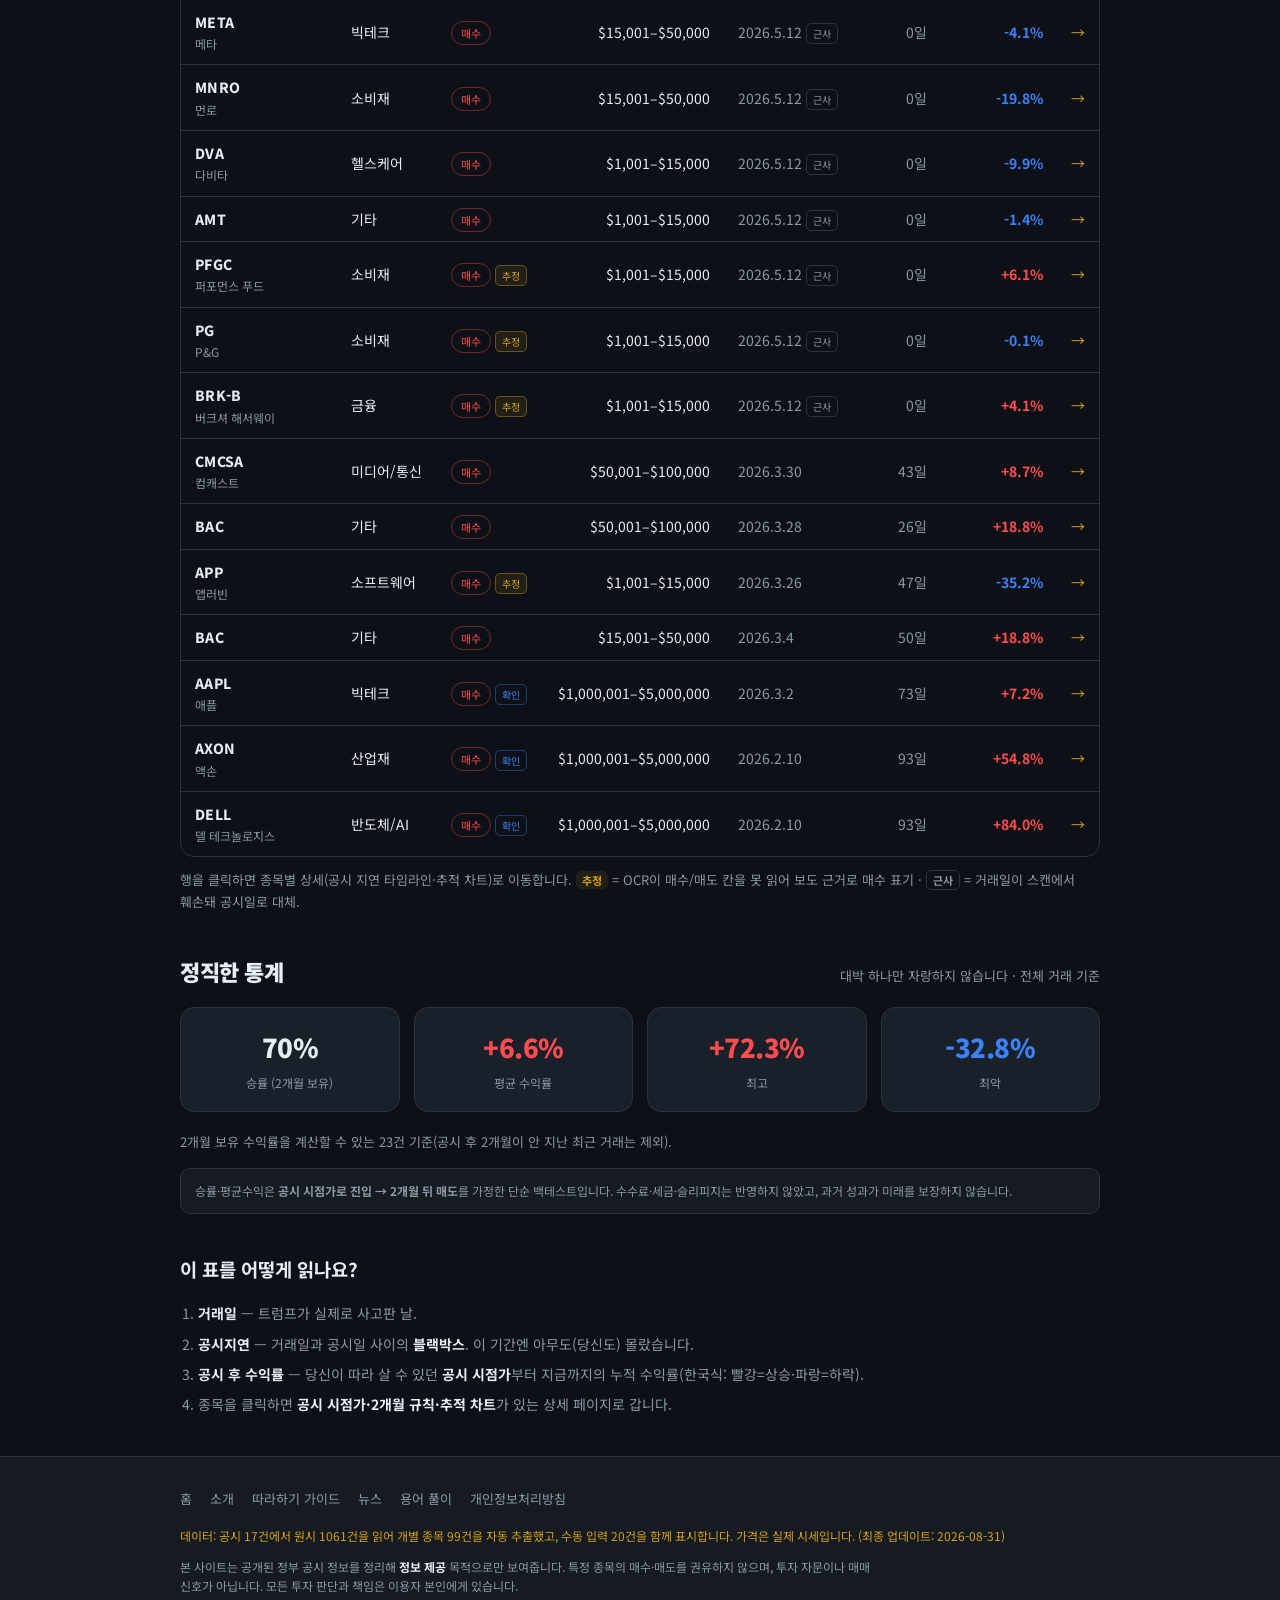
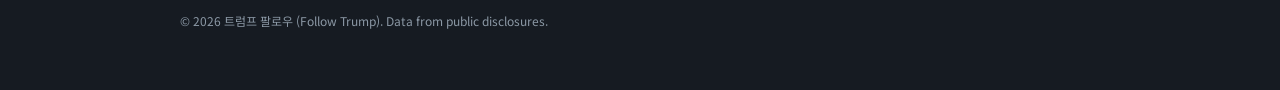
==== commit 209d09b4: "안전한 뉴스 기능 추가: 헤드라인+출처+링크만, 하루 1~2건 Truth Social 스크래핑 대신, 본문을 긁지 않는 방식으로 대체.  - scripts/fetch_news.py" ====
--- a/index.html
+++ b/index.html
@@ -31,6 +31,7 @@
         <a href="#trades">매매 내역</a>
         <a href="#honest">정직한 통계</a>
         <a href="guide.html">따라하기 가이드</a>
+        <a href="news.html">뉴스</a>
         <a href="glossary.html">용어 풀이</a>
         <a href="about.html">소개</a>
       </nav>
@@ -138,6 +139,7 @@
         <a href="index.html">홈</a>
         <a href="about.html">소개</a>
         <a href="guide.html">따라하기 가이드</a>
+        <a href="news.html">뉴스</a>
         <a href="glossary.html">용어 풀이</a>
         <a href="privacy.html">개인정보처리방침</a>
       </nav>
--- a/styles.css
+++ b/styles.css
@@ -268,7 +268,11 @@
 .sector-select:focus { outline: none; border-color: var(--accent); }
 
 .trade-table-wrap { overflow-x: auto; border: 1px solid var(--border); border-radius: var(--radius); }
-.trade-table { width: 100%; border-collapse: collapse; font-size: 14px; min-width: 720px; }
+/* body의 전역 overflow-wrap:anywhere가 nowrap 칸에서도 티커·배지 글자를
+   강제로 쪼갰다("TSLA" → "TSL/A"). 표 안에서는 대신 가로 스크롤로
+   넘치는 폭을 처리하므로, 글자 단위 강제 줄바꿈을 꺼야 한다(실측 확인). */
+.trade-table { width: 100%; border-collapse: collapse; font-size: 14px; min-width: 720px;
+  word-break: normal; overflow-wrap: normal; }
 .trade-table thead th {
   text-align: left; padding: 12px 14px; font-size: 12px; font-weight: 700; color: var(--muted);
   background: var(--bg-soft); border-bottom: 1px solid var(--border); white-space: nowrap;
@@ -284,9 +288,17 @@
 .trade-table tbody tr { cursor: pointer; transition: background .12s; }
 .trade-table tbody tr:hover { background: var(--bg-soft); }
 .trade-table tbody tr:last-child td { border-bottom: none; }
+/* 티커("TSLA")가 좁은 칸 폭 때문에 글자 단위로 줄바꿈(TSL/A)되던 문제.
+   .nm은 display:block이라 nowrap을 얹어도 원래 의도한 줄바꿈(티커 아래
+   한글명 한 줄)은 그대로 유지되고, 각 줄 안에서의 글자 단위 wrap만 막힌다. */
+.trade-table .c-tick { white-space: nowrap; }
 .trade-table .c-tick .tk { font-weight: 800; letter-spacing: .3px; }
 .trade-table .c-tick .nm { display: block; font-size: 12px; color: var(--muted); margin-top: 1px; }
 .trade-table .c-sec { color: var(--text); white-space: nowrap; }
+/* 모바일에서 매수/매도 태그+배지가 줄바꿈되며 칸이 세로로 찌그러지던 문제.
+   이 칸만 nowrap이 빠져 있었다 — 좁은 화면에서 "매도"와 "확인" 배지 사이의
+   공백에서 줄바꿈이 일어나 셀이 90px 높이까지 늘어졌었다(실측). */
+.trade-table .c-act { white-space: nowrap; }
 .trade-table .c-amt { white-space: nowrap; font-variant-numeric: tabular-nums; }
 .trade-table .c-date, .trade-table .c-delay { white-space: nowrap; color: var(--muted); font-variant-numeric: tabular-nums; }
 .trade-table td.num.up { color: var(--up); font-weight: 700; }
@@ -304,3 +316,18 @@
 .badge-inline.approx { color: var(--muted); border: 1px solid var(--border); }
 .table-note { margin-top: 12px; line-height: 1.7; }
 .hstat-note { grid-column: 1 / -1; margin: 6px 0 0; }
+
+/* ── 뉴스 (제목·출처·날짜만, 본문 없음) ────────────────────────── */
+.news-list { display: flex; flex-direction: column; gap: 12px; margin-top: 20px; }
+.news-item {
+  display: block; padding: 16px 18px; background: var(--bg-card);
+  border: 1px solid var(--border); border-radius: var(--radius);
+  transition: border-color .15s, transform .15s;
+}
+.news-item:hover { border-color: var(--accent); transform: translateY(-1px); }
+.news-top { display: flex; justify-content: space-between; align-items: baseline; gap: 10px; margin-bottom: 6px; }
+.news-source { font-size: 12px; font-weight: 700; color: var(--accent); }
+.news-date { font-size: 12px; color: var(--muted); white-space: nowrap; }
+.news-title { font-size: 15px; font-weight: 600; color: var(--text); line-height: 1.5; }
+.news-go { display: inline-block; margin-top: 8px; font-size: 12px; color: var(--muted); }
+.news-item:hover .news-go { color: var(--accent); }
